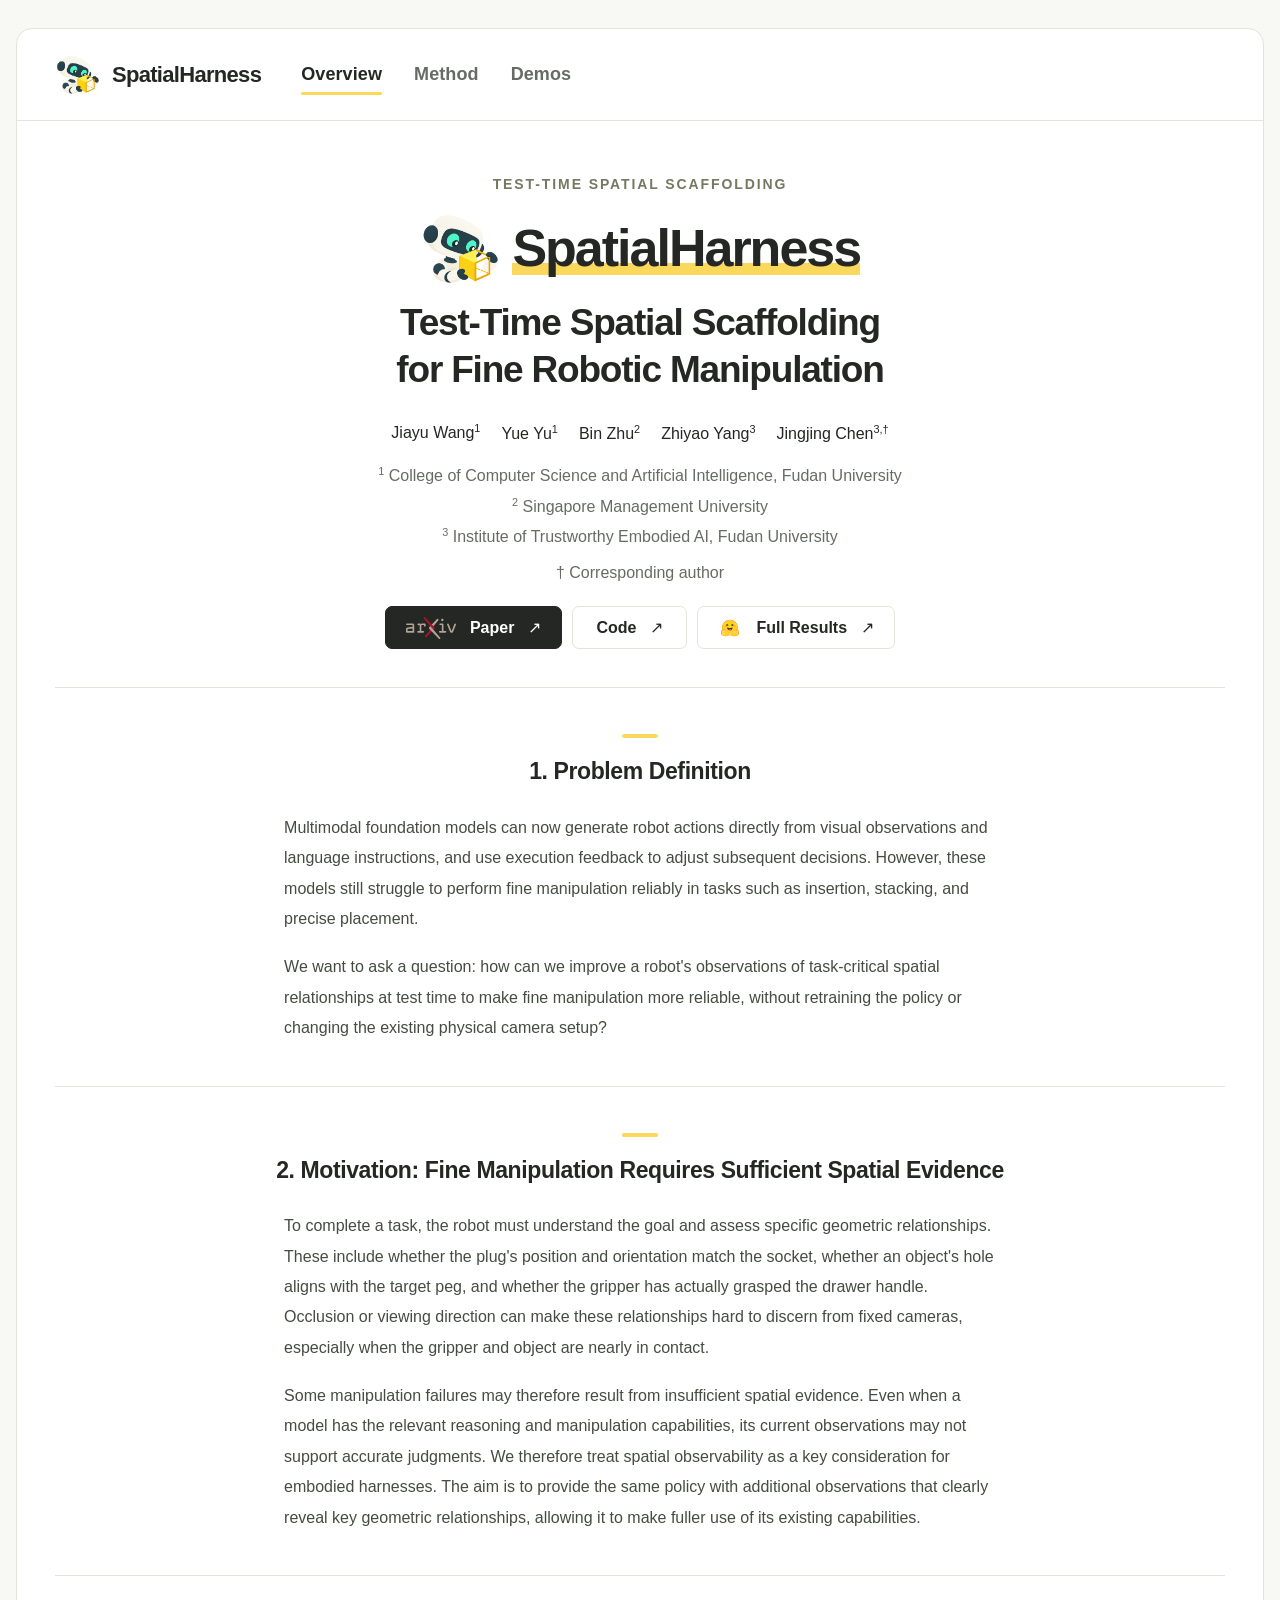
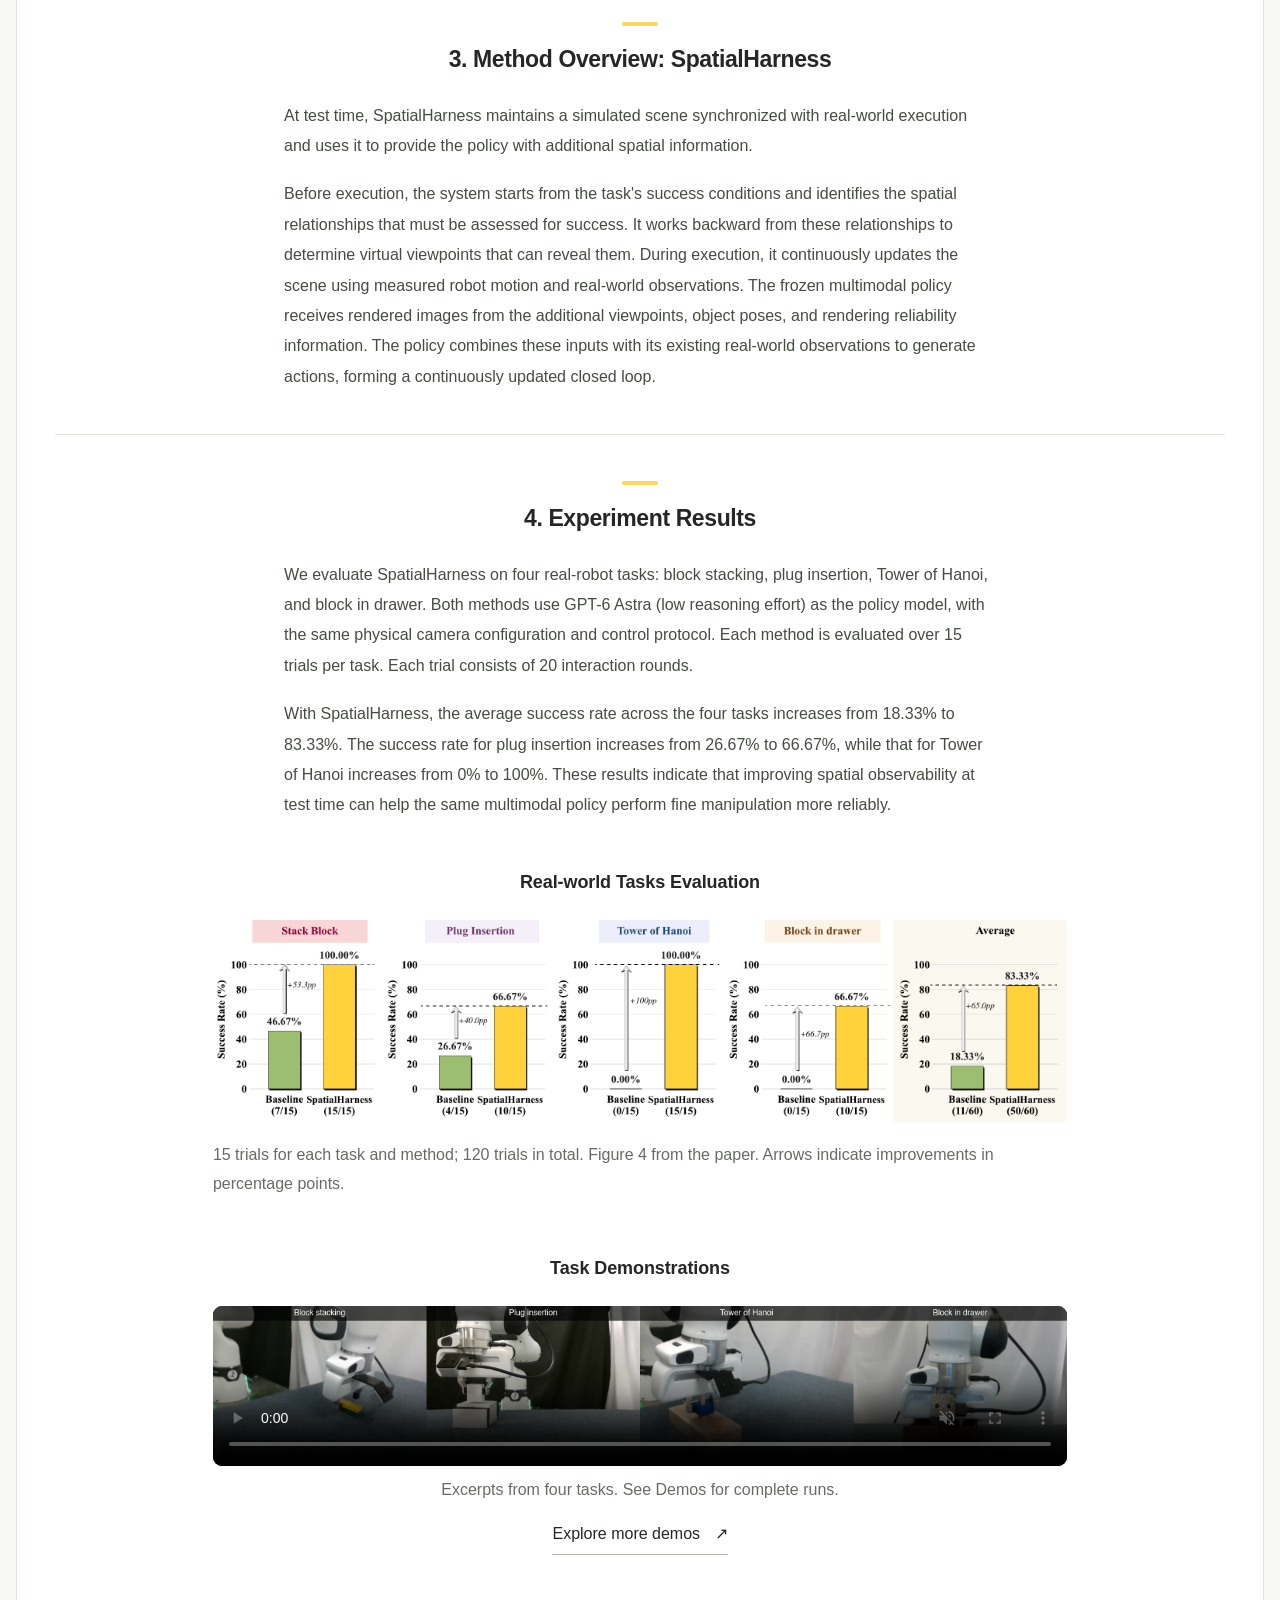
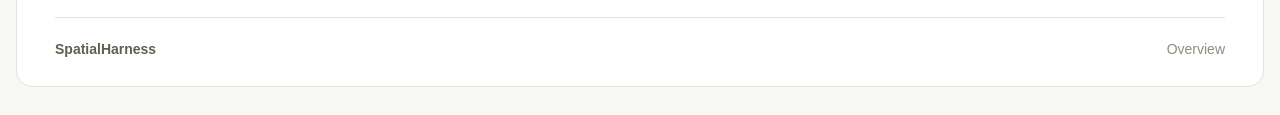
==== docs/index.html @ 690b1a40 "Rename real-world evaluation headings" ====
<!doctype html>
<html lang="en">
<head>
  <meta charset="utf-8">
  <meta name="viewport" content="width=device-width,initial-scale=1">
  <meta name="description" content="SpatialHarness equips a frozen multimodal robot policy with complementary virtual views and an online synchronized scene for fine manipulation.">
  <meta name="theme-color" content="#f9d85b">
  <title>SpatialHarness · Test-Time Spatial Scaffolding</title>
  <link rel="icon" href="assets/spatialharness-logo.png" type="image/png">
  <link rel="stylesheet" href="styles.css?v=53d0435f8ee9">
  <script defer src="data.js?v=8b101c16ce53"></script>
  <script defer src="app.js?v=1665b7a057f8"></script>
</head>
<body>
  <a class="skip-link" href="#main-content">Skip to content</a>
  <div class="site-shell">
    <header class="site-header">
      <div class="brand"><img class="brand-mark" src="assets/spatialharness-logo.png" width="1254" height="1254" alt="" aria-hidden="true" decoding="async"><span>SpatialHarness</span></div>
      <nav class="main-nav" role="tablist" aria-label="Main sections">
        <button id="nav-overview" type="button" role="tab" aria-selected="true" aria-controls="overview" data-main="overview">Overview</button>
        <button id="nav-method" type="button" role="tab" aria-selected="false" aria-controls="method" tabindex="-1" data-main="method">Method</button>
        <button id="nav-demos" type="button" role="tab" aria-selected="false" aria-controls="demos" tabindex="-1" data-main="demos">Demos</button>
      </nav>
    </header>
    <main id="main-content" tabindex="-1">
      <section id="overview" role="tabpanel" aria-labelledby="nav-overview">
        <div class="hero">
          <p class="eyebrow">TEST-TIME SPATIAL SCAFFOLDING</p>
          <h1><span class="title-brand"><img class="brand-mark" src="assets/spatialharness-logo.png" width="1254" height="1254" alt="" aria-hidden="true" decoding="async"><span class="title-brand-name">SpatialHarness</span></span><br>Test-Time Spatial Scaffolding<br class="wide-only"> for Fine Robotic Manipulation</h1>
          <p class="authors">Jiayu Wang<sup>1</sup><span>Yue Yu<sup>1</sup></span><span>Bin Zhu<sup>2</sup></span><span>Zhiyao Yang<sup>3</sup></span><span>Jingjing Chen<sup>3,†</sup></span></p>
          <p class="affiliations"><span><sup>1</sup> College of Computer Science and Artificial Intelligence, Fudan University</span><span><sup>2</sup> Singapore Management University</span><span><sup>3</sup> Institute of Trustworthy Embodied AI, Fudan University</span></p>
          <p class="correspondence">† Corresponding author</p>
          <div class="resource-links">
            <a class="resource primary" href="https://arxiv.org/abs/2610.12457" target="_blank" rel="noopener"><img class="resource-icon resource-icon-arxiv" src="assets/icons/arxiv.svg" width="50" height="23" alt="" aria-hidden="true">Paper <span aria-hidden="true">↗</span></a>
            <a class="resource" data-code-link href="https://github.com/emilia113/SpatialHarness" target="_blank" rel="noopener">Code <span aria-hidden="true">↗</span></a>
            <a class="resource" href="https://huggingface.co/datasets/yzy05/SpatialHarness" target="_blank" rel="noopener"><img class="resource-icon" src="assets/icons/huggingface.svg" width="24" height="24" alt="" aria-hidden="true">Full Results <span aria-hidden="true">↗</span></a>
          </div>
        </div>

        <!-- overview-copy:start -->
        <section class="content-section article-section" aria-labelledby="overview-heading-0">
          <div class="article-row">
            <h2 id="overview-heading-0" data-copy="overview-0-heading">1. Problem Definition</h2>
            <div class="article-copy">
              <p data-copy="overview-0-p0">Multimodal foundation models can now generate robot actions directly from visual observations and language instructions, and use execution feedback to adjust subsequent decisions. However, these models still struggle to perform fine manipulation reliably in tasks such as insertion, stacking, and precise placement.</p>
              <p data-copy="overview-0-p1">We want to ask a question: how can we improve a robot's observations of task-critical spatial relationships at test time to make fine manipulation more reliable, without retraining the policy or changing the existing physical camera setup?</p>
            </div>
          </div>
        </section>

        <section class="content-section article-section" aria-labelledby="overview-heading-1">
          <div class="article-row">
            <h2 id="overview-heading-1" data-copy="overview-1-heading">2. Motivation: Fine Manipulation Requires Sufficient Spatial Evidence</h2>
            <div class="article-copy">
              <p data-copy="overview-1-p0">To complete a task, the robot must understand the goal and assess specific geometric relationships. These include whether the plug's position and orientation match the socket, whether an object's hole aligns with the target peg, and whether the gripper has actually grasped the drawer handle. Occlusion or viewing direction can make these relationships hard to discern from fixed cameras, especially when the gripper and object are nearly in contact.</p>
              <p data-copy="overview-1-p1">Some manipulation failures may therefore result from insufficient spatial evidence. Even when a model has the relevant reasoning and manipulation capabilities, its current observations may not support accurate judgments. We therefore treat spatial observability as a key consideration for embodied harnesses. The aim is to provide the same policy with additional observations that clearly reveal key geometric relationships, allowing it to make fuller use of its existing capabilities.</p>
            </div>
          </div>
        </section>

        <section class="content-section article-section" aria-labelledby="overview-heading-2">
          <div class="article-row">
            <h2 id="overview-heading-2" data-copy="overview-2-heading">3. Method Overview: SpatialHarness</h2>
            <div class="article-copy">
              <p data-copy="overview-2-p0">At test time, SpatialHarness maintains a simulated scene synchronized with real-world execution and uses it to provide the policy with additional spatial information.</p>
              <p data-copy="overview-2-p1">Before execution, the system starts from the task's success conditions and identifies the spatial relationships that must be assessed for success. It works backward from these relationships to determine virtual viewpoints that can reveal them. During execution, it continuously updates the scene using measured robot motion and real-world observations. The frozen multimodal policy receives rendered images from the additional viewpoints, object poses, and rendering reliability information. The policy combines these inputs with its existing real-world observations to generate actions, forming a continuously updated closed loop.</p>
            </div>
          </div>
        </section>

        <section class="content-section article-section" aria-labelledby="overview-heading-3">
          <div class="article-row">
            <h2 id="overview-heading-3" data-copy="overview-3-heading">4. Experiment Results</h2>
            <div class="article-copy">
              <p data-copy="overview-3-p0">We evaluate SpatialHarness on four real-robot tasks: block stacking, plug insertion, Tower of Hanoi, and block in drawer. Both methods use GPT-6 Astra (low reasoning effort) as the policy model, with the same physical camera configuration and control protocol. Each method is evaluated over 15 trials per task. Each trial consists of 20 interaction rounds.</p>
              <p data-copy="overview-3-p1">With SpatialHarness, the average success rate across the four tasks increases from 18.33% to 83.33%. The success rate for plug insertion increases from 26.67% to 66.67%, while that for Tower of Hanoi increases from 0% to 100%. These results indicate that improving spatial observability at test time can help the same multimodal policy perform fine manipulation more reliably.</p>
            </div>
          </div>
          <figure class="paper-figure results-figure" aria-labelledby="results-figure-heading">
          <h3 class="results-media-heading" id="results-figure-heading">Real-world Tasks Evaluation</h3>
          <a href="assets/figures/main-results.png" target="_blank" rel="noopener" aria-label="Open the full experimental results figure"><img src="assets/figures/main-results.png" width="2200" height="532" alt="15 trials per task and method. Block stacking: 7/15 to 15/15. Plug insertion: 4/15 to 10/15. Tower of Hanoi: 0/15 to 15/15. Block in drawer: 0/15 to 10/15. Overall: 11/60 to 50/60." loading="lazy"></a><figcaption>15 trials for each task and method; 120 trials in total. Figure 4 from the paper. Arrows indicate improvements in percentage points.</figcaption></figure>
          <div class="overview-demo">
          <h3 class="results-media-heading" id="results-video-heading">Task Demonstrations</h3>
          <div class="overview-video-wrap" id="overview-video-wrap"><video controls playsinline muted preload="metadata" src="assets/videos/overview.mp4" poster="assets/posters/overview.jpg" aria-label="Block stacking, plug insertion, Tower of Hanoi, and block in drawer"></video></div>
          <p class="overview-caption">Excerpts from four tasks. See Demos for complete runs.</p>
          <button type="button" class="text-link" data-go-demos>Explore more demos <span aria-hidden="true">↗</span></button>
          </div>
        </section>
        <!-- overview-copy:end -->
      </section>

      <section id="method" role="tabpanel" aria-labelledby="nav-method" hidden>
        <header class="page-heading"><p class="eyebrow">SPATIALHARNESS</p><h1>Method</h1></header>
        <!-- method-copy:start -->
        <section class="content-section article-section method-framework" aria-labelledby="method-heading-0">
          <div class="article-row">
            <h2 id="method-heading-0" data-copy="method-0-heading">1. Overall Workflow</h2>
            <div class="article-copy">
              <p data-copy="method-0-p0">SpatialHarness provides a frozen multimodal policy with spatial context corresponding to the current execution state: complementary virtual views, object poses, and rendering reliability information. At each decision step, the policy combines this context with task instructions, real camera observations, robot state, and execution feedback to generate robot actions through tool calls.</p>
              <p data-copy="method-0-p1">For environment modeling and configuration, the multimodal model builds simulation assets and environments, reasons about spatial constraints, generates programs to check them, and configures virtual viewpoints. As the manipulation policy, the same model generates robot actions. The harness executes these programs, advances the physics simulation, synchronizes the scene using real-world observations, and renders the additional views needed at the next step.</p>
            </div>
          </div>
          <figure class="paper-figure framework-figure"><a href="assets/figures/framework_update.png" target="_blank" rel="noopener" aria-label="Open the full framework figure"><img src="assets/figures/framework_update.png" width="3547" height="2528" alt="SpatialHarness framework: measured robot motion advances the simulation; Static, Held, and Transition states guide updates; complementary virtual views are then rendered. The lower panel shows synchronized real, side, and top views during the Tower of Hanoi task."></a><figcaption>Figure 2 from the paper. Measured robot motion advances the simulation. Interaction-aware correction keeps the scene aligned with real execution before rendering the fixed complementary views.</figcaption></figure>
        </section>
        <section class="content-section article-section" aria-labelledby="method-heading-1">
          <div class="article-row">
            <h2 id="method-heading-1" data-copy="method-1-heading">2. Interaction-Aware Scene Synchronization</h2>
            <div class="article-copy">
              <p data-copy="method-1-p0">The usefulness of complementary virtual views depends on how accurately the simulated scene reflects the real environment. When the scene evolves through physics simulation alone, errors in physical parameters and contact modeling gradually introduce discrepancies, particularly during grasping and release. SpatialHarness therefore combines physics-based prediction with two forms of correction. Visual correction uses real images and depth to assess whether the scene matches the real environment. Programmatic correction uses spatial constraints generated by the model to check or adjust candidate states.</p>
            </div>
          </div>
          <section class="article-subsection" aria-labelledby="method-heading-2">
          <div class="article-row">
            <h3 id="method-heading-2" data-copy="method-2-heading">2.1 Asset and Initial State Setup</h3>
            <div class="article-copy">
              <p data-copy="method-2-p0">The system first builds CAD models from photographs taken from multiple viewpoints and annotated object dimensions. It renders candidate poses from the real camera's viewing direction and compares their contours and depth with real-world observations, retaining candidates that visually match.</p>
              <p data-copy="method-2-p1">Matching the overall appearance can still mask local geometric errors. The model derives further spatial constraints from object structure and reference geometry in the scene. For example, the pegs in Tower of Hanoi should be above the support plane. The model generates programs to check, make limited adjustments to, or reject candidate poses. Only candidates that pass both spatial constraint checks and visual validation are accepted. Finally, the system completes scene initialization by aligning the simulated robot's pose and gripper width with the measured state.</p>
            </div>
          </div>
          </section>
          <section class="article-subsection" aria-labelledby="method-heading-3">
          <div class="article-row">
            <h3 id="method-heading-3" data-copy="method-3-heading">2.2 Scene State Updates</h3>
            <div class="article-copy">
              <p data-copy="method-3-p0">During execution, the system distinguishes three interaction modes based on the relationship between an object and the gripper: static, continuously held, and transitioning during grasp or release.</p>
              <p class="interaction-mode mode-static" data-copy="method-3-p1"><strong>Static.</strong> Aligned poses are retained for fixed objects. For objects that can move but are currently stationary, the system applies visual correction using new observations. It then confirms the updated state through spatial constraint checks and visual validation.</p>
              <p class="interaction-mode mode-held" data-copy="method-3-p2"><strong>Held.</strong> The system starts from the scene aligned at the previous step. It uses measured joint and gripper motion in the physics simulation to predict the current pose of the held object. It then checks visual agreement and the geometric relationship between the object and gripper. If either check fails, the system corrects the pose using observations from the wrist camera.</p>
              <p class="interaction-mode mode-transition" data-copy="method-3-p3"><strong>Transition.</strong> Small errors in position or orientation before contact can lead to different grasping or release outcomes in simulation. The system therefore starts from the simulation state saved at the pre-interaction checkpoint and constructs multiple pre-interaction pose hypotheses. For each candidate, it performs hypothesis replay using the same segment of measured robot motion to obtain a candidate current state. Candidate selection proceeds in two stages. First, interaction consistency filtering uses visible changes in the real interaction to reject branches with inconsistent grasp or release outcomes. It then uses contour matching to compare renderings of the remaining branches across the entire interaction with real wrist-camera observations and selects the closest match. The system accepts the selected branch's full current simulation state. This allows subsequent simulation and virtual views to keep updating from a state consistent with the real interaction.</p>
              <p class="rendering-note" data-copy="method-3-p4">During execution, the system marks the current rendering as unreliable if it does not match real-world observations closely enough, for example when contour consistency is low. It sends a corresponding signal to the policy model, indicating that information from rendered views should be used with caution. If the rendered content disagrees with real-world observations, the policy model should rely on the real-world observations.</p>
            </div>
          </div>
          </section>
        </section>
        <section class="content-section article-section" aria-labelledby="method-heading-4">
          <div class="article-row">
            <h2 id="method-heading-4" data-copy="method-4-heading">3. Task-Oriented View Selection</h2>
            <div class="article-copy">
              <p data-copy="method-4-p0">Virtual viewpoints are selected before task execution. The model first identifies success conditions from the task instructions. It then combines these conditions with the objects' 3D structure to infer spatial relationships required for success. These may involve relative object positions and orientations, or how local features such as holes, pegs, and plugs fit together. For tasks that mainly involve relationships between whole objects, the system selects two global viewpoints. For tasks that require observing how local features fit together, it selects one local viewpoint and one global viewpoint. The local view shows detailed geometric relationships, while the global view shows the overall scene.</p>
              <p data-copy="method-4-p1">After the system renders candidate views, the model checks whether the relevant objects or parts are visible together and whether key relationships are easy to assess. It also checks whether these viewpoints reveal details that are difficult to discern in the real camera views. When needed, the model iteratively adjusts camera positions, orientations, and framing in simulation. It can also simulate relevant object motions to check visibility during critical stages of the operation. The selected virtual viewpoints remain fixed throughout execution, while their rendered content is continuously updated as the scene is synchronized. This provides the policy with spatial information corresponding to the current manipulation state.</p>
            </div>
          </div>
          <!-- View selection figure: awaiting the author's supplied crop of Figure 1. -->
        </section>
        <!-- method-copy:end -->
      </section>

      <section id="demos" role="tabpanel" aria-labelledby="nav-demos" hidden>
        <div class="demos-heading"><div><p class="eyebrow">REAL-ROBOT RUNS</p><h1>Demos</h1></div><span class="speed-note"><span aria-hidden="true">▶</span> 8× speed</span></div>
        <div class="method-nav" role="tablist" aria-label="Methods"><button type="button" id="select-baseline" role="tab" aria-selected="false" aria-controls="method-content" tabindex="-1" data-policy="baseline">Baseline</button><button type="button" id="select-ours" role="tab" aria-selected="true" aria-controls="method-content" data-policy="ours">SpatialHarness</button></div>
        <section id="method-content" role="tabpanel" aria-labelledby="select-ours">
          <section class="settings" aria-label="Experimental settings for the current task and method"><div class="settings-title"><b>Method settings</b></div><dl class="settings-grid"><div><dt>Execution model</dt><dd data-setting-model></dd></div><div><dt>Observation input</dt><dd data-setting-input></dd></div><div><dt>Success rate</dt><dd data-setting-rate></dd></div><div><dt>Executable steps</dt><dd data-setting-steps></dd></div></dl></section>
          <div class="explorer">
            <aside class="sidebar" aria-label="Task sidebar"><p class="sidebar-title">TASKS <span>04</span></p><div class="task-nav" role="tablist" aria-label="Tasks" aria-orientation="vertical"><button type="button" id="task-stack" role="tab" aria-selected="true" aria-controls="task-content" data-task="stack"><span>01</span>Block stacking</button><button type="button" id="task-plug" role="tab" aria-selected="false" aria-controls="task-content" tabindex="-1" data-task="plug"><span>02</span>Plug insertion</button><button type="button" id="task-hanoi" role="tab" aria-selected="false" aria-controls="task-content" tabindex="-1" data-task="hanoi"><span>03</span>Tower of Hanoi</button><button type="button" id="task-drawer" role="tab" aria-selected="false" aria-controls="task-content" tabindex="-1" data-task="drawer"><span>04</span>Block in drawer</button></div></aside>
            <section id="task-content" role="tabpanel" aria-labelledby="task-stack"><div class="task-heading"><h2 data-task-name></h2><span data-run-count>6 SELECTED RUNS</span></div><p class="criterion" data-criterion></p><div class="gallery" aria-label="Selected runs for the current task and method"></div><p class="gallery-note" data-gallery-note>Success rates use all 15 trials in each group. The 6 displayed runs use the nearest achievable success/failure ratio, retaining their original outcome labels.</p></section>
          </div>
        </section>
      </section>
    </main>
    <footer><span>SpatialHarness</span><span data-footer-page>Overview</span></footer>
    <div class="sr-only" role="status" aria-live="polite" aria-atomic="true" data-status></div>
  </div>
  <noscript><p class="noscript">Enable JavaScript to switch sections, tasks, and methods.</p></noscript>
</body>
</html>
---- docs/styles.css ----
:root{color-scheme:light;--paper:#fff;--canvas:#f8f8f4;--ink:#242723;--muted:#666c63;--line:#e2e5db;--panel:#f8f8f8;--panel-border:#e6e6e6;--yellow:#f9d85b;--yellow-soft:#fbf0c8;--green:#a2bc7d;--stack:#91003d;--plug:#6e356d;--hanoi:#1d4978;--drawer:#754315;font-family:-apple-system,BlinkMacSystemFont,"Segoe UI","PingFang SC","Microsoft YaHei",sans-serif;font-synthesis:none}
*{box-sizing:border-box}body{margin:0;background:var(--canvas);color:var(--ink);font-size:16px;line-height:1.7}button,a{-webkit-tap-highlight-color:transparent}button{font:inherit;cursor:pointer}a{color:inherit;text-underline-offset:4px}button:focus-visible,a:focus-visible,video:focus-visible{outline:3px solid var(--hanoi);outline-offset:4px}[hidden]{display:none!important}.site-shell{max-width:1248px;margin:28px auto;background:var(--paper);border:1px solid var(--line);border-radius:16px;overflow:hidden}.site-header{display:flex;flex-wrap:wrap;justify-content:flex-start;align-items:center;gap:8px 40px;padding:22px 38px;border-bottom:1px solid var(--line)}.brand{display:flex;flex:none;align-items:center;gap:13px;font-size:22px;letter-spacing:-.7px;font-weight:700}.brand-mark{display:block;flex:none;width:44px;height:44px;object-fit:contain;transform:scale(1.15)}.header-note{white-space:nowrap;font-size:14px;font-weight:600;letter-spacing:1.8px;color:var(--muted)}.main-nav{display:flex;flex:none;align-items:center;justify-content:flex-start;gap:32px;margin:0;padding:0;border:0}.main-nav button{position:relative;border:0;border-radius:0;color:var(--muted);background:transparent;min-height:44px;padding:8px 0;font-size:18px;font-weight:600;letter-spacing:.1px;text-align:left;white-space:nowrap}.main-nav button:after{content:"";position:absolute;left:0;right:0;bottom:3px;height:3px;border-radius:2px;background:transparent}.main-nav button[aria-selected=true]{color:var(--ink)}.main-nav button[aria-selected=true]:after{background:var(--yellow)}.main-nav button:hover:not([aria-selected=true]){color:var(--ink)}main{padding:0 38px;outline:none}.hero{text-align:center;padding:52px 12px 38px}.eyebrow{color:#747960;font-size:14px;letter-spacing:1.9px;font-weight:700;margin:0 0 13px}.hero h1{font-size:37px;line-height:1.27;font-weight:620;letter-spacing:-1.2px;margin:0 0 25px}.hero h1>.title-brand{display:inline-flex;align-items:center;gap:.28em;font-size:52px;font-weight:760;letter-spacing:-2px;margin-bottom:13px}.title-brand-name{background:linear-gradient(transparent 72%,var(--yellow) 72%,var(--yellow) 91%,transparent 91%)}.title-brand .brand-mark{width:1.5em;height:1.5em}sup{font-size:.68em;vertical-align:super}.authors{font-size:16px;margin:19px 0 14px}.authors>span{margin-left:21px;white-space:nowrap}.affiliations{display:flex;flex-direction:column;font-size:15px;line-height:1.9;color:var(--muted);margin:0}.correspondence{font-size:14px;color:var(--muted);margin:6px 0 20px}.resource-links{display:flex;justify-content:center;gap:10px}.resource{min-height:42px;min-width:115px;padding:7px 20px;border:1px solid var(--line);border-radius:7px;text-decoration:none;display:inline-flex;align-items:center;justify-content:center;gap:14px;font-size:16px;font-weight:600}.resource.primary{background:var(--ink);border-color:var(--ink);color:#fff}.resource.primary:hover{background:#40463b}.resource-note{font-size:14px;font-weight:400}.unavailable{color:#71766d;background:#fafbf8}.content-section{padding:36px 0;border-top:1px solid var(--line)}.section-heading{display:flex;justify-content:space-between;gap:24px;align-items:end;margin-bottom:23px}h2{font-size:23px;line-height:1.45;font-weight:650;letter-spacing:-.6px;margin:0}h3{font-weight:600}.text-link{border:0;background:transparent;color:var(--ink);font-size:14px;white-space:nowrap;padding:7px 0;border-bottom:1px solid #b3b9aa}.text-link span{margin-left:10px}.overview-video-wrap{background:#f3f4ee;border:1px solid var(--line);border-radius:9px;overflow:hidden;position:relative}.overview-video-wrap video{display:block;width:100%;aspect-ratio:4/3;max-height:660px;object-fit:contain;background:#1d211d}.overview-poster{display:block;width:100%;height:auto;background:white}.pending-note{font-size:14px;color:var(--muted);text-align:center;margin:12px 18px}.motivation{display:grid;grid-template-columns:280px minmax(0,1fr);gap:48px;padding-top:44px;padding-bottom:44px}.motivation h2{font-size:27px;line-height:1.5}.section-copy p{margin:0 0 17px;font-size:14px;color:#555d52;line-height:1.9}.section-copy .lead{color:var(--ink);font-size:16px}.section-copy .principle{margin-bottom:0;font-weight:600;color:#4c4b25;border-left:3px solid var(--yellow);padding-left:15px}.principle span{margin-right:8px}.paper-figure{margin:0;background:#fff}.paper-figure img{display:block;width:100%;height:auto;background:#fff}.paper-figure>a{display:block}.paper-figure figcaption{font-size:14px;line-height:1.8;color:var(--muted);margin-top:15px}.results-figure{padding:17px 10px 0}.body-note{font-size:14px;color:var(--muted);margin:19px 10px 0}.page-heading{padding:40px 0 34px}.page-heading h1{font-size:34px;line-height:1.4;letter-spacing:-1px;margin:0 0 15px;font-weight:650}.page-heading>p:last-child{font-size:14px;color:var(--muted);margin:0}.module-row{display:grid;grid-template-columns:32px 200px minmax(0,1fr);gap:18px;padding:26px 0;border-top:1px solid var(--line);align-items:start}.module-number{font-size:14px;font-weight:600;color:#8a6412;line-height:29px}.module-row h3{margin:0;font-size:16px;line-height:29px}.module-row p{font-size:14px;line-height:1.9;margin:0 0 10px}.module-row .module-detail{color:var(--muted);font-size:14px;margin:0}.mode-grid{display:grid;grid-template-columns:1fr 1fr;gap:12px;margin-top:18px}.mode-grid>div{padding:16px;background:#f6f7f2;border-top:3px solid var(--green)}.mode-grid>div:nth-child(2){background:#f5effa;border-color:#b994bd}.mode-grid>div:last-child{grid-column:1/-1;background:#fff8de;border-color:var(--yellow)}.mode-grid b{font-size:14px;font-weight:650}.mode-grid p{font-size:14px;margin:5px 0 0;color:#5a6155}.demos-heading{display:flex;justify-content:space-between;align-items:center;gap:18px;padding:30px 0 23px}.demos-heading .eyebrow{margin-bottom:4px}.demos-heading h1{font-size:29px;line-height:1.3;margin:0;letter-spacing:-.7px}.speed-note{font-size:14px;color:var(--muted);white-space:nowrap}.speed-note span{font-size:14px;margin-right:7px;color:#8a6412}.method-nav{display:flex;gap:8px;margin-bottom:14px}.method-nav button{border:1px solid var(--line);background:#fff;color:var(--muted);border-radius:6px;min-width:128px;padding:8px 24px;min-height:42px;font-size:16px;font-weight:600}.method-nav button[aria-selected=true]{background:var(--yellow);border-color:var(--yellow);color:var(--ink)}.method-nav button[data-policy=baseline][aria-selected=true]{background:var(--green);border-color:var(--green)}.settings{border:1px solid var(--panel-border);background:var(--panel);padding:18px 22px 21px;border-radius:8px;margin-bottom:28px}.settings-title{display:flex;flex-wrap:wrap;align-items:baseline;justify-content:space-between;gap:6px 14px;margin-bottom:15px}.settings-title b{font-size:16px;font-weight:600}.settings-title b>span[aria-hidden]{margin:0 7px;color:#a4aa9a}.settings-title>span{font-size:14px;color:var(--muted)}.settings-grid{display:grid;grid-template-columns:1fr 1.6fr;gap:16px 26px;margin:0}.settings-grid dt{font-size:18px;font-weight:600;color:var(--ink);margin-bottom:6px}.settings-grid dd{margin:0;font-size:16px;line-height:1.65;overflow-wrap:anywhere}.settings-grid dd strong{font-size:22px;line-height:1.35;letter-spacing:-.5px;font-weight:650}.stat-detail{display:inline-block;margin-left:10px;font-size:16px;color:var(--muted)}.pending-value{color:#846525}.explorer{display:grid;grid-template-columns:164px minmax(0,1fr);gap:26px;align-items:start}.sidebar{border-right:1px solid var(--line);padding-right:17px;min-height:265px}.sidebar-title{font-size:14px;letter-spacing:1.5px;color:var(--muted);display:flex;justify-content:space-between;align-items:center;margin:3px 0 15px}.sidebar-title span{font-size:14px;letter-spacing:0;color:#9caa8b}.task-nav{display:grid;gap:8px}.task-nav button{display:flex;gap:12px;align-items:center;width:100%;text-align:left;min-height:44px;padding:10px 8px;border:1px solid transparent;background:white;color:var(--muted);border-radius:5px;white-space:nowrap;font-size:16px}.task-nav button>span{font-size:14px;color:#869179;font-variant-numeric:tabular-nums}.task-nav button[aria-selected=true]{background:var(--panel);border-color:var(--panel-border);color:var(--ink);font-weight:600}.task-nav button:hover:not([aria-selected=true]){background:var(--canvas)}.task-heading{display:flex;justify-content:space-between;gap:12px;align-items:center;margin:0 0 3px}.task-heading h2{font-size:20px}.task-heading>span{font-size:14px;letter-spacing:1.1px;color:#859075;white-space:nowrap}.criterion{font-family:"Times New Roman",Times,Georgia,serif;font-size:16px;font-weight:400;color:var(--muted);margin:0 0 18px}.gallery{display:grid;grid-template-columns:repeat(2,minmax(0,1fr));gap:18px 16px}.clip{margin:0;width:100%;justify-self:stretch;min-width:0;overflow:hidden;border:1px solid var(--line);border-radius:7px;background:#fff}.clip video{width:100%;aspect-ratio:4/3;display:block;background:#202321;object-fit:contain}.clip figcaption{display:flex;justify-content:space-between;gap:8px;align-items:center;padding:10px 12px;font-size:16px}.run-label{font-weight:550;letter-spacing:.2px}.outcome{font-size:16px;display:inline-flex;gap:5px;align-items:center;font-weight:500}.outcome.success{color:#3c642f}.outcome.failure{color:#9b3939}.outcome:before{content:"";width:5px;height:5px;border-radius:50%;background:currentColor}.video-pending{aspect-ratio:4/3;background:#f4f4ed;display:flex;align-items:center;justify-content:center;padding:24px;color:#766638;text-align:center;font-size:14px}.media-error{margin:0;padding:12px;font-size:14px;color:#9b3939;background:#fff2ef}.gallery-note{font-size:14px;line-height:1.8;color:var(--muted);margin:17px 0 30px}footer{border-top:1px solid var(--line);margin:20px 38px 0;padding:20px 0 24px;color:#8a9180;font-size:14px;display:flex;justify-content:space-between;gap:24px}footer>span:first-child{font-weight:600;color:#59634f}.sr-only{position:absolute;width:1px;height:1px;padding:0;margin:-1px;overflow:hidden;clip:rect(0,0,0,0);white-space:nowrap;border:0}.skip-link{position:fixed;top:-100px;left:20px;z-index:10;background:var(--yellow);padding:8px 16px}.skip-link:focus{top:12px}.noscript{padding:30px;text-align:center}
@media(min-width:1600px){.site-shell{margin-top:38px}}
@media(max-width:900px){.site-shell{margin:16px;border-radius:12px}.site-header{padding:23px 24px 19px}.header-note{font-size:14px;letter-spacing:.8px}main{padding:0 24px}.hero h1{font-size:29px}.hero h1>.title-brand{font-size:44px}.motivation{grid-template-columns:200px minmax(0,1fr);gap:30px}.module-row{grid-template-columns:25px 160px minmax(0,1fr);gap:13px}.explorer{grid-template-columns:136px minmax(0,1fr);gap:19px}.sidebar{padding-right:12px}.task-nav button{font-size:14px;gap:9px;padding:10px 5px}.settings-grid{grid-template-columns:1fr 1.3fr}.gallery{gap:14px 12px}footer{margin-left:24px;margin-right:24px}}
@media(max-width:620px){.site-shell{margin:0;border:0;border-radius:0}.site-header{padding:23px 17px 19px}.brand{font-size:20px}.brand-mark{width:38px;height:38px}.header-note{display:none}.main-nav{gap:24px}.main-nav button{font-size:16px;min-height:44px}main{padding:0 17px}.hero{padding:34px 0 30px}.hero h1{font-size:23px;letter-spacing:-.6px}.hero h1>.title-brand{font-size:clamp(32px,10vw,39px);letter-spacing:-1.5px}.wide-only{display:none}.authors{font-size:14px;display:flex;justify-content:center;flex-wrap:wrap;gap:6px 16px}.authors>span{margin:0}.affiliations{font-size:14px;line-height:1.8}.eyebrow{font-size:14px;letter-spacing:1.5px}h2{font-size:19px}.section-heading{gap:16px;flex-wrap:wrap;margin-bottom:18px}.content-section{padding:28px 0}.motivation{grid-template-columns:1fr;gap:22px}.motivation h2{font-size:23px}.motivation h2 br{display:none}.section-copy .lead{font-size:14px}.section-copy p{font-size:14px}.results-figure{padding:0;overflow:auto}.results-figure figcaption{min-width:0}.page-heading{padding:29px 0}.page-heading h1{font-size:27px}.page-heading>p:last-child{font-size:14px}.module-row{grid-template-columns:23px minmax(0,1fr);gap:10px}.module-row>div{grid-column:2}.module-row h3{font-size:16px}.mode-grid{grid-template-columns:1fr}.mode-grid>div:last-child{grid-column:auto}.demos-heading{padding:27px 0 21px}.demos-heading h1{font-size:26px}.speed-note{font-size:14px}.method-nav button{min-width:110px;min-height:44px}.settings{padding:14px;margin-bottom:24px}.settings-grid{grid-template-columns:1fr;gap:12px}.settings-title{margin-bottom:13px}.settings-title>span{font-size:14px}.settings-grid dd strong{font-size:21px}.explorer{grid-template-columns:97px minmax(0,1fr);gap:13px}.sidebar{padding-right:10px;min-height:250px}.sidebar-title{font-size:14px}.sidebar-title span{display:none}.task-nav{gap:7px}.task-nav button{font-size:14px;min-height:46px;padding:9px 5px;gap:0}.task-nav button>span{display:none}.task-heading{flex-wrap:wrap;gap:2px}.task-heading h2{font-size:17px}.task-heading>span{font-size:14px}.criterion{line-height:1.8;margin-top:6px}.gallery{grid-template-columns:minmax(0,1fr);gap:13px}.clip figcaption{padding:8px 9px}.gallery-note{font-size:14px}.paper-figure figcaption,.body-note{font-size:14px}.body-note{margin-left:0;margin-right:0}.video-pending{padding:15px;font-size:14px}footer{margin:15px 17px 0;font-size:14px;gap:20px}footer>span:last-child{max-width:190px;text-align:right}.overview-video-wrap video{max-height:unset}}
@media(prefers-reduced-motion:reduce){*{scroll-behavior:auto!important}}
.header-tools{display:flex;align-items:center;justify-content:flex-end;gap:22px;margin-left:auto}.overview-caption{font-size:14px;color:var(--muted);margin:10px 0 0}.task-nav button{white-space:normal;line-height:1.45}.task-nav button>span{flex:none}.task-heading{align-items:flex-start}.task-heading h2{line-height:1.3}.task-heading>span{padding-top:4px}.module-row h3{line-height:1.55}.section-heading h2{max-width:690px}
@media(max-width:900px){.header-tools{gap:14px}.header-note{display:none}}
@media(max-width:620px){.site-header{gap:6px 24px}.header-tools{gap:0}.overview-caption{font-size:14px}.task-nav button{font-size:14px;padding:9px 5px}.task-heading>span{padding-top:0}.task-heading h2{font-size:16px}}

.resource-links{flex-wrap:wrap}
.resource{white-space:nowrap}
.resource-icon{display:block;flex:none;width:24px;height:24px;object-fit:contain}
.resource-icon-arxiv{width:50px;height:23px}
.article-section{padding:42px 0}
.article-row{display:grid;grid-template-columns:minmax(0,1fr);gap:24px;align-items:start}
.article-row>h2,.article-row>h3{width:100%;max-width:880px;margin:0 auto;text-align:center;line-height:1.5;overflow-wrap:break-word;text-wrap:pretty}
.article-row>h2{font-size:23px;letter-spacing:-.4px}
.article-row>h2:before{content:"";display:block;width:36px;height:4px;background:var(--yellow);margin:4px auto 16px;border-radius:2px}
.article-row>h3{font-size:19px;letter-spacing:-.2px;color:#4b5443}
.article-copy,#method .paper-figure{width:100%;max-width:80ch;min-width:0;margin-left:auto;margin-right:auto;font-size:16px}
.article-copy{margin-top:0;margin-bottom:0;text-align:left;line-height:1.9;color:#454c41}
.article-copy p{margin:0 0 18px;font-size:16px}
.article-copy p:last-child{margin-bottom:0}
.article-subsection{margin-top:32px;padding-top:32px;border-top:1px solid var(--line)}
.article-copy .interaction-mode{border-left:3px solid var(--green);background:#f5f8ef;border-radius:0 6px 6px 0;padding:17px 20px;margin:20px 0;font-size:16px;line-height:1.85}
.article-copy .interaction-mode strong{color:var(--ink);font-weight:650}
.article-copy .mode-held{border-color:#b994bd;background:#f8f3fa}
.article-copy .mode-transition{border-color:var(--yellow);background:#fff9e5}
.article-copy .rendering-note{font-size:16px;line-height:1.9;color:#666c63;padding-top:3px}
.framework-figure,.process-figure{margin-top:32px}
/* Main Results media is 1.2 times the 80ch article column, capped by the page width. */
.results-figure,.overview-demo{width:100%;max-width:96ch;margin-left:auto;margin-right:auto;font-size:16px}
.results-figure{margin-top:48px;padding:0}
.overview-demo{margin-top:56px;margin-bottom:0;text-align:center}
.results-media-heading{margin:0 0 24px;font-size:18px;line-height:1.5;font-weight:600;letter-spacing:-.1px;text-align:center}
.overview-video-wrap{border:0;overflow-x:auto}
.overview-video-wrap video{aspect-ratio:16/3;max-height:none}
.overview-demo .text-link{margin-top:10px}
#method .page-heading{text-align:center}
#method .page-heading h1{margin-bottom:0}
@media(max-width:1000px){.article-row>h2{font-size:21px}}
@media(max-width:760px){.article-row{gap:20px}.article-section{padding:30px 0}.article-row>h2{font-size:22px}.article-row>h2:before{margin-bottom:12px}.article-subsection{margin-top:27px;padding-top:27px}.article-row>h3{font-size:19px}.article-copy{line-height:1.9}.article-copy .interaction-mode{padding:15px 16px}.framework-figure,.process-figure{margin-top:24px}}


/* Article text and accompanying descriptions keep the same size on every screen. */
#overview .authors,#overview .affiliations,#overview .correspondence,
#overview .paper-figure figcaption,#overview .overview-caption,#overview .text-link,
#method .paper-figure figcaption{font-size:16px}

/* Scale the Demos section as a whole; adjacent cards fill their grid cells. */
#demos{width:85%;margin-left:auto;margin-right:auto}
#demos .explorer{grid-template-columns:210px minmax(0,1fr);gap:22px}
#demos .task-nav button{white-space:nowrap}
#demos .gallery{gap:0;border-radius:7px;overflow:hidden}
#demos .clip{border-radius:0}
@media(max-width:900px){#demos .explorer{grid-template-columns:180px minmax(0,1fr);gap:18px}}
@media(max-width:760px){#demos{width:100%}}
@media(max-width:620px){#demos .explorer{grid-template-columns:144px minmax(0,1fr);gap:12px}#demos .clip figcaption{flex-wrap:wrap;gap:3px 8px}}

@media(max-width:1100px){.header-tools{display:none}}
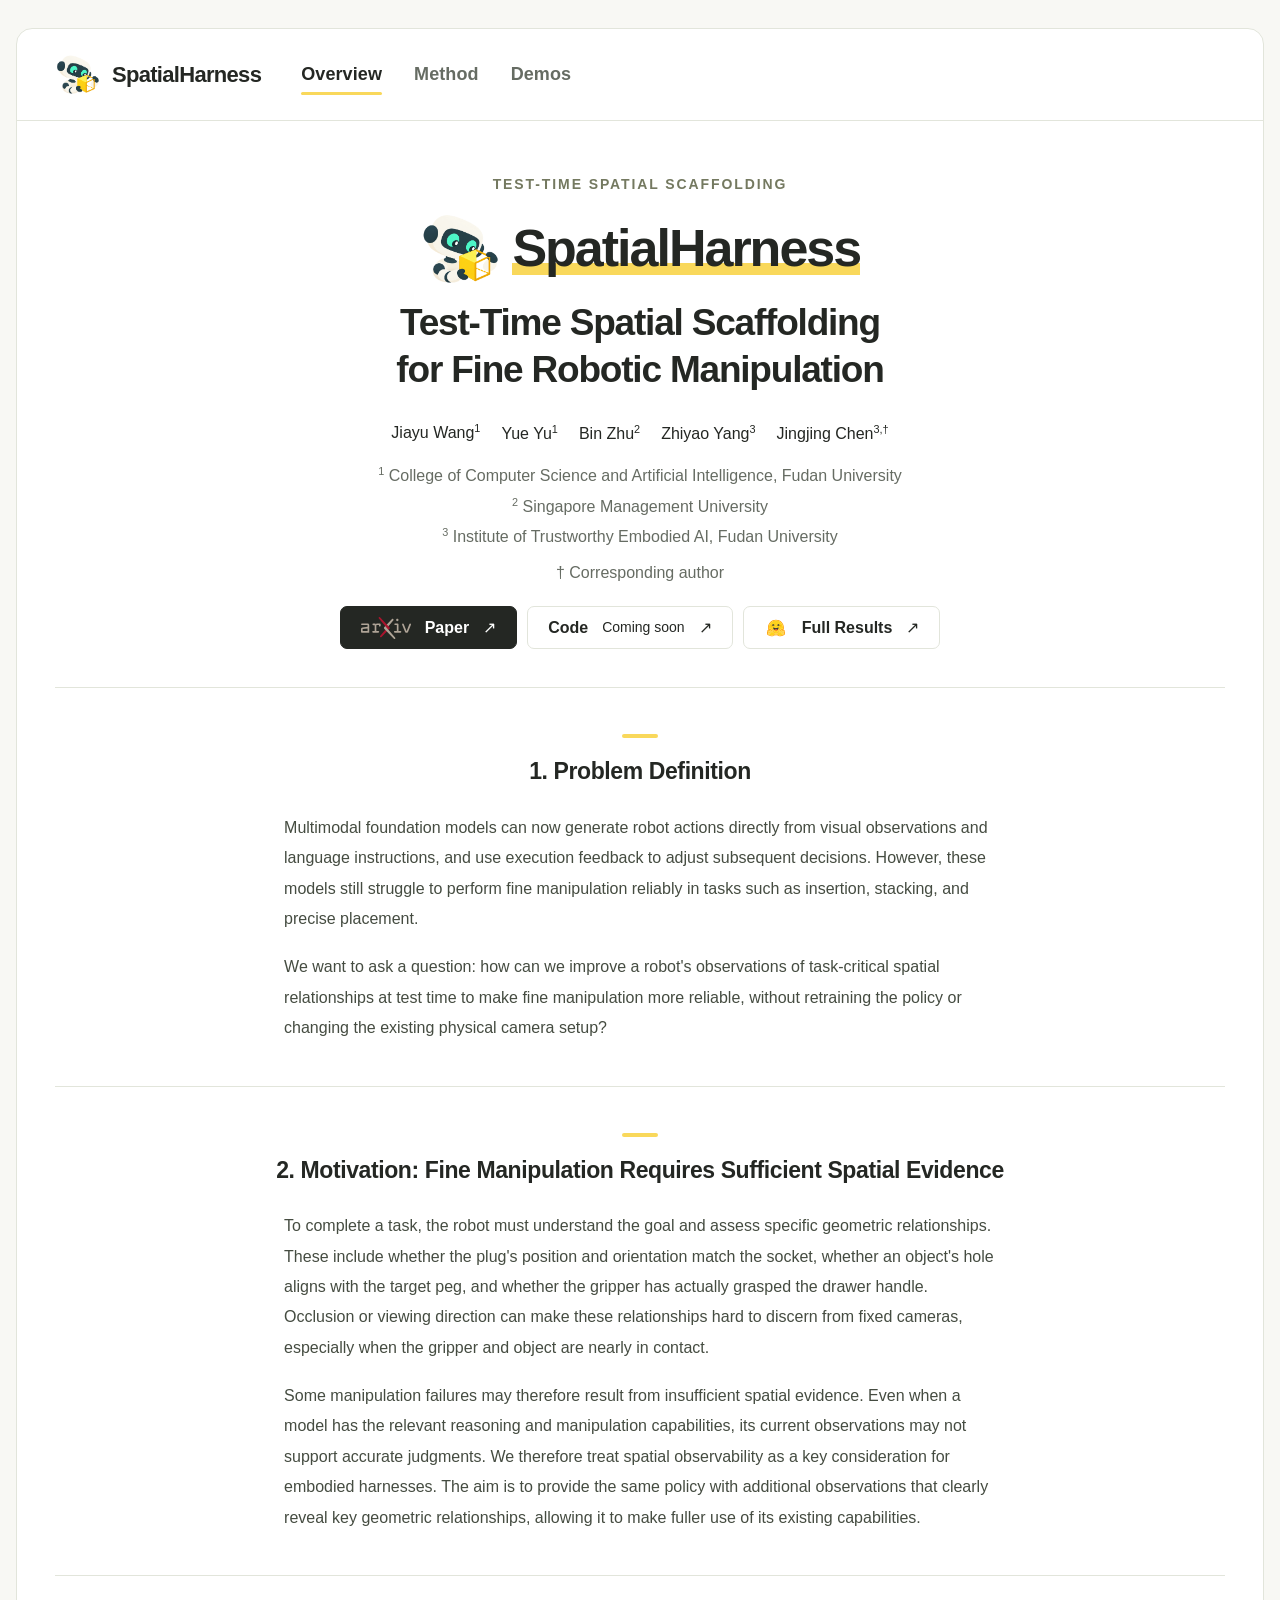
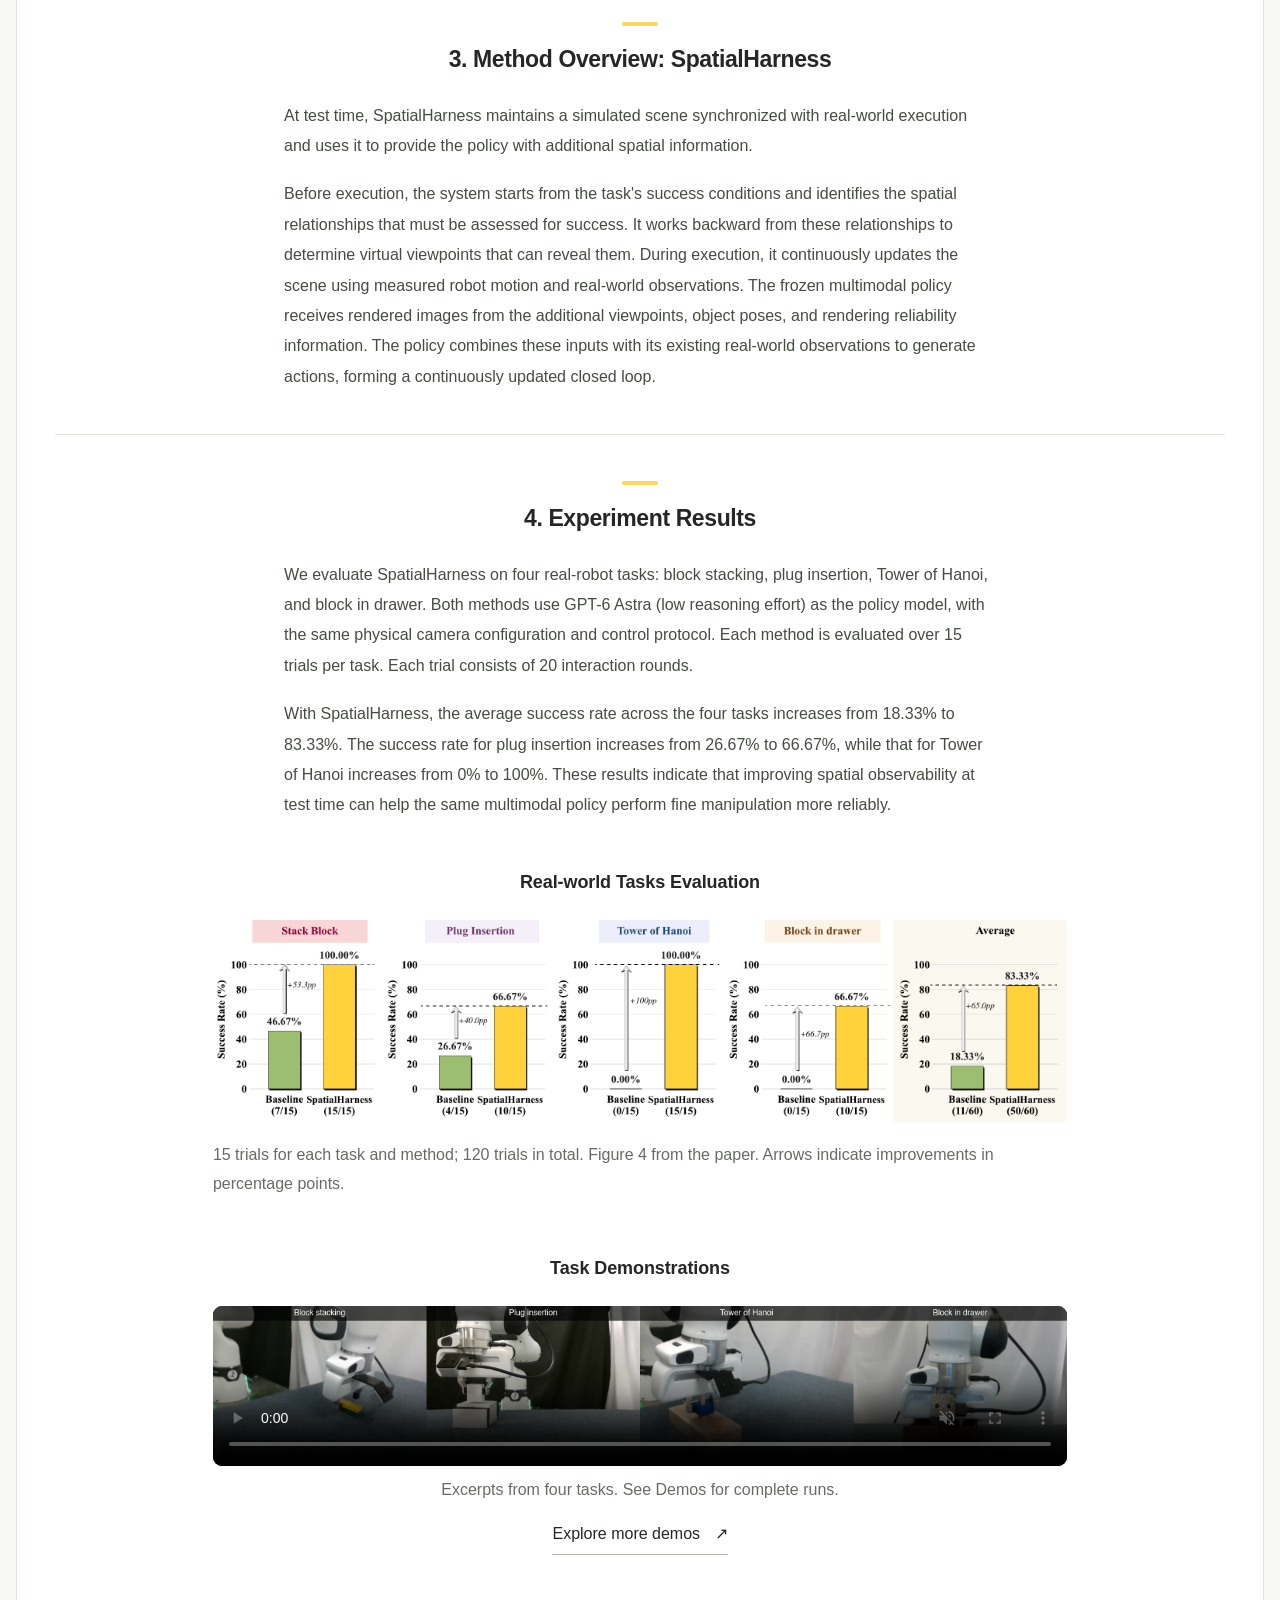
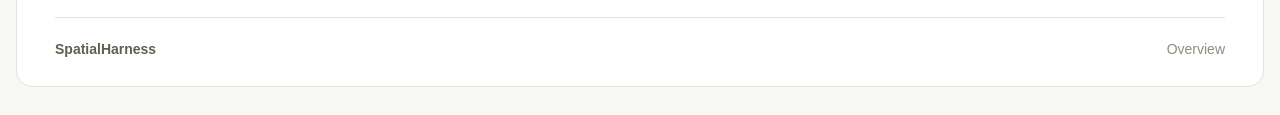
==== commit 8d07f28f: "Keep coming soon notice on linked Code button" ====
--- a/docs/index.html
+++ b/docs/index.html
@@ -32,7 +32,7 @@
           <p class="correspondence">† Corresponding author</p>
           <div class="resource-links">
             <a class="resource primary" href="https://arxiv.org/abs/2610.12457" target="_blank" rel="noopener"><img class="resource-icon resource-icon-arxiv" src="assets/icons/arxiv.svg" width="50" height="23" alt="" aria-hidden="true">Paper <span aria-hidden="true">↗</span></a>
-            <a class="resource" data-code-link href="https://github.com/emilia113/SpatialHarness" target="_blank" rel="noopener">Code <span aria-hidden="true">↗</span></a>
+            <a class="resource" data-code-link href="https://github.com/emilia113/SpatialHarness" target="_blank" rel="noopener" title="Code coming soon">Code <span class="resource-note">Coming soon</span><span aria-hidden="true">↗</span></a>
             <a class="resource" href="https://huggingface.co/datasets/yzy05/SpatialHarness" target="_blank" rel="noopener"><img class="resource-icon" src="assets/icons/huggingface.svg" width="24" height="24" alt="" aria-hidden="true">Full Results <span aria-hidden="true">↗</span></a>
           </div>
         </div>
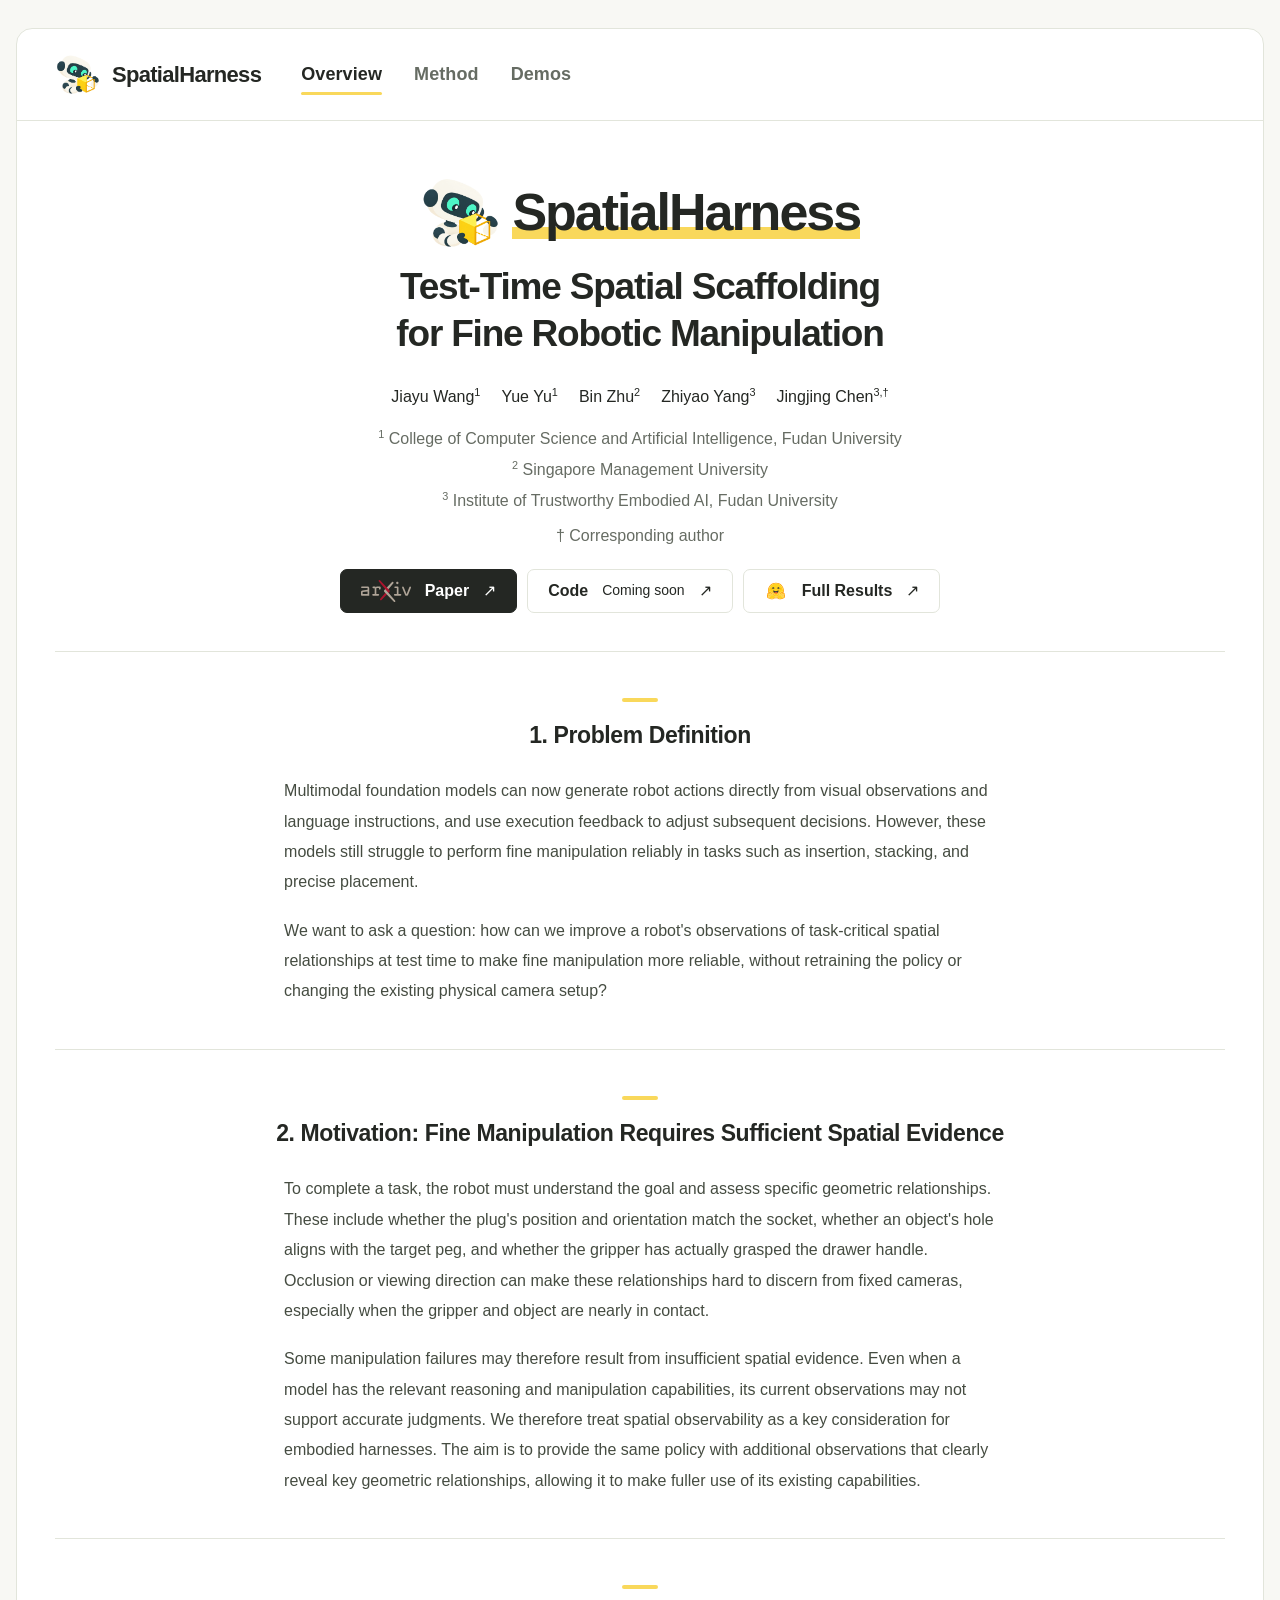
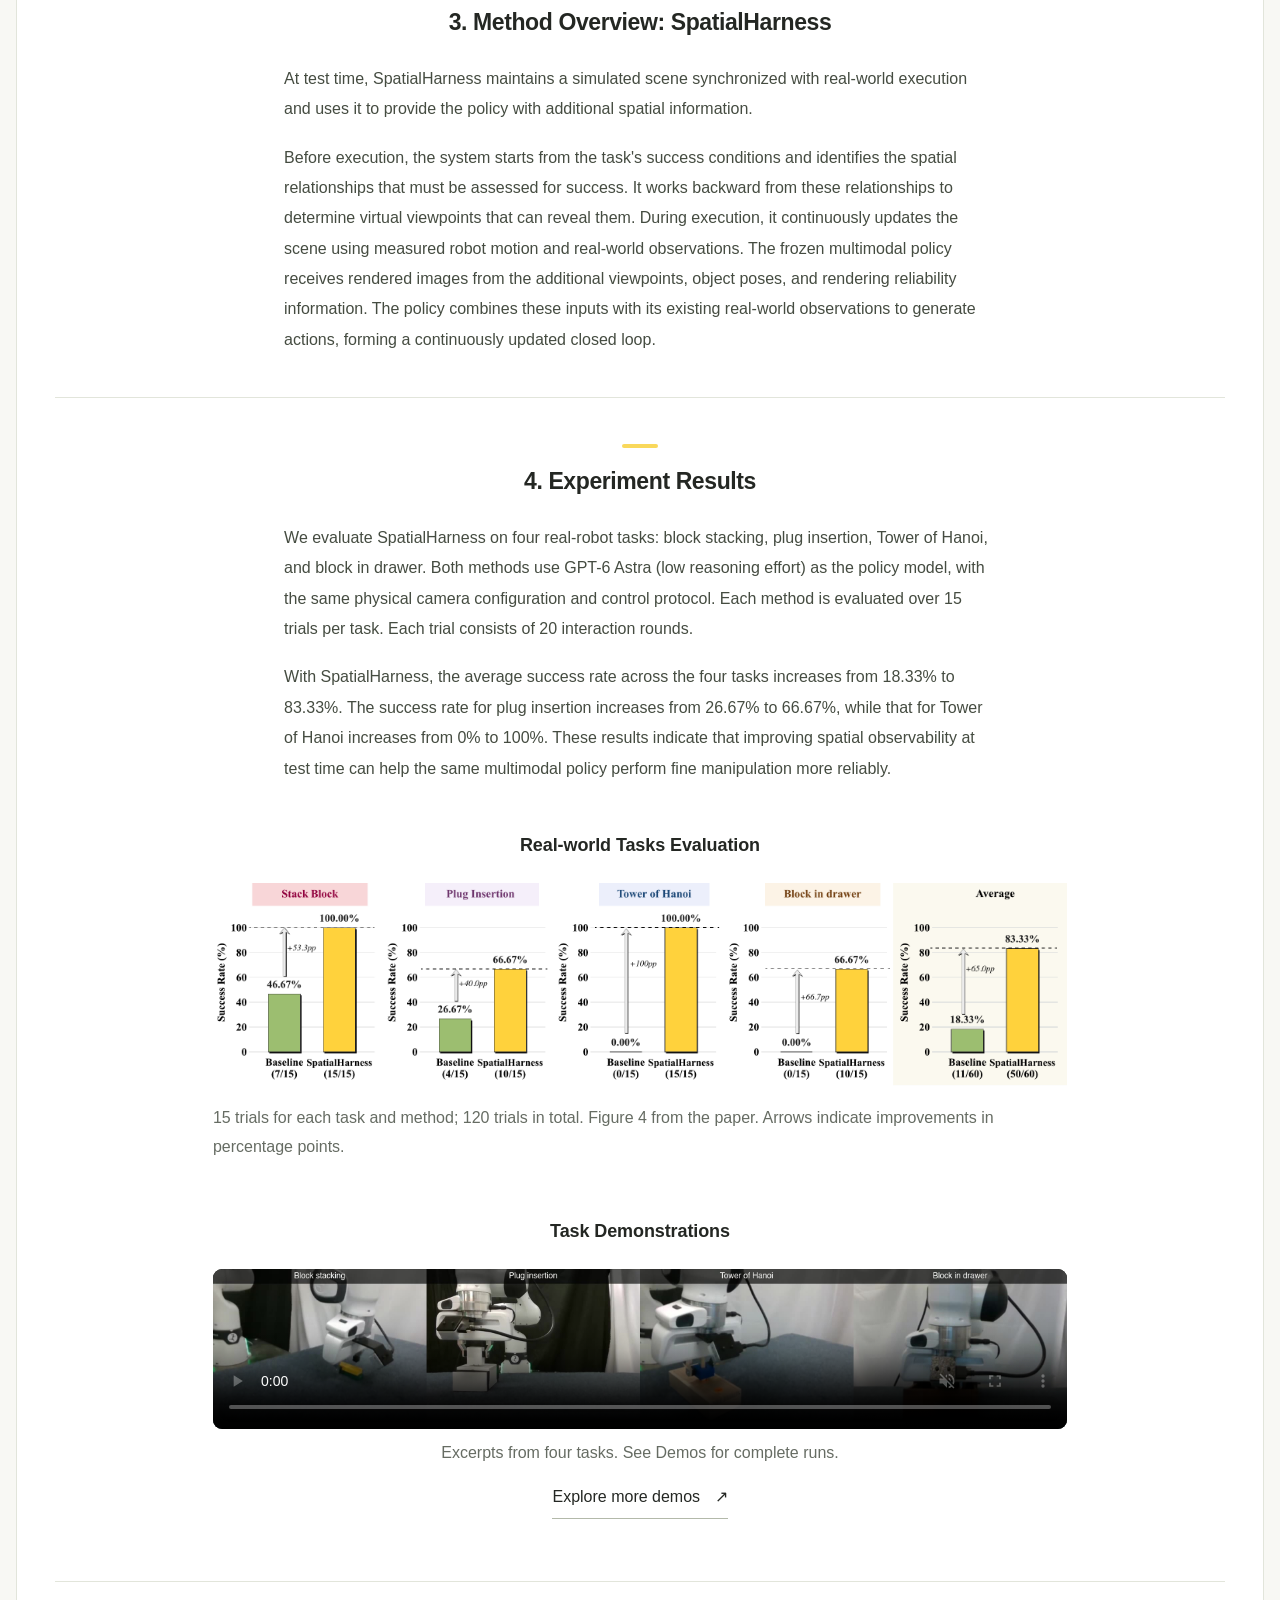
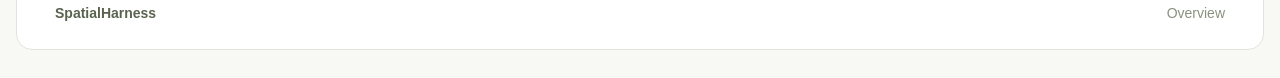
==== commit b54d8c97: "Simplify headings and clarify demo playback speed" ====
--- a/docs/index.html
+++ b/docs/index.html
@@ -7,9 +7,9 @@
   <meta name="theme-color" content="#f9d85b">
   <title>SpatialHarness · Test-Time Spatial Scaffolding</title>
   <link rel="icon" href="assets/spatialharness-logo.png" type="image/png">
-  <link rel="stylesheet" href="styles.css?v=53d0435f8ee9">
+  <link rel="stylesheet" href="styles.css?v=052702e6059d">
   <script defer src="data.js?v=8b101c16ce53"></script>
-  <script defer src="app.js?v=1665b7a057f8"></script>
+  <script defer src="app.js?v=af6fd89f5e5b"></script>
 </head>
 <body>
   <a class="skip-link" href="#main-content">Skip to content</a>
@@ -25,7 +25,6 @@
     <main id="main-content" tabindex="-1">
       <section id="overview" role="tabpanel" aria-labelledby="nav-overview">
         <div class="hero">
-          <p class="eyebrow">TEST-TIME SPATIAL SCAFFOLDING</p>
           <h1><span class="title-brand"><img class="brand-mark" src="assets/spatialharness-logo.png" width="1254" height="1254" alt="" aria-hidden="true" decoding="async"><span class="title-brand-name">SpatialHarness</span></span><br>Test-Time Spatial Scaffolding<br class="wide-only"> for Fine Robotic Manipulation</h1>
           <p class="authors">Jiayu Wang<sup>1</sup><span>Yue Yu<sup>1</sup></span><span>Bin Zhu<sup>2</sup></span><span>Zhiyao Yang<sup>3</sup></span><span>Jingjing Chen<sup>3,†</sup></span></p>
           <p class="affiliations"><span><sup>1</sup> College of Computer Science and Artificial Intelligence, Fudan University</span><span><sup>2</sup> Singapore Management University</span><span><sup>3</sup> Institute of Trustworthy Embodied AI, Fudan University</span></p>
@@ -145,13 +144,13 @@
       </section>
 
       <section id="demos" role="tabpanel" aria-labelledby="nav-demos" hidden>
-        <div class="demos-heading"><div><p class="eyebrow">REAL-ROBOT RUNS</p><h1>Demos</h1></div><span class="speed-note"><span aria-hidden="true">▶</span> 8× speed</span></div>
+        <div class="demos-heading"><div><p class="eyebrow">REAL-ROBOT RUNS</p><h1>Demos</h1></div></div>
         <div class="method-nav" role="tablist" aria-label="Methods"><button type="button" id="select-baseline" role="tab" aria-selected="false" aria-controls="method-content" tabindex="-1" data-policy="baseline">Baseline</button><button type="button" id="select-ours" role="tab" aria-selected="true" aria-controls="method-content" data-policy="ours">SpatialHarness</button></div>
         <section id="method-content" role="tabpanel" aria-labelledby="select-ours">
           <section class="settings" aria-label="Experimental settings for the current task and method"><div class="settings-title"><b>Method settings</b></div><dl class="settings-grid"><div><dt>Execution model</dt><dd data-setting-model></dd></div><div><dt>Observation input</dt><dd data-setting-input></dd></div><div><dt>Success rate</dt><dd data-setting-rate></dd></div><div><dt>Executable steps</dt><dd data-setting-steps></dd></div></dl></section>
           <div class="explorer">
             <aside class="sidebar" aria-label="Task sidebar"><p class="sidebar-title">TASKS <span>04</span></p><div class="task-nav" role="tablist" aria-label="Tasks" aria-orientation="vertical"><button type="button" id="task-stack" role="tab" aria-selected="true" aria-controls="task-content" data-task="stack"><span>01</span>Block stacking</button><button type="button" id="task-plug" role="tab" aria-selected="false" aria-controls="task-content" tabindex="-1" data-task="plug"><span>02</span>Plug insertion</button><button type="button" id="task-hanoi" role="tab" aria-selected="false" aria-controls="task-content" tabindex="-1" data-task="hanoi"><span>03</span>Tower of Hanoi</button><button type="button" id="task-drawer" role="tab" aria-selected="false" aria-controls="task-content" tabindex="-1" data-task="drawer"><span>04</span>Block in drawer</button></div></aside>
-            <section id="task-content" role="tabpanel" aria-labelledby="task-stack"><div class="task-heading"><h2 data-task-name></h2><span data-run-count>6 SELECTED RUNS</span></div><p class="criterion" data-criterion></p><div class="gallery" aria-label="Selected runs for the current task and method"></div><p class="gallery-note" data-gallery-note>Success rates use all 15 trials in each group. The 6 displayed runs use the nearest achievable success/failure ratio, retaining their original outcome labels.</p></section>
+            <section id="task-content" role="tabpanel" aria-labelledby="task-stack"><div class="task-heading"><h2 data-task-name></h2><span data-run-count>6 SELECTED RUNS</span></div><p class="criterion" data-criterion></p><div class="gallery" aria-label="Selected runs for the current task and method"></div><p class="gallery-note" data-gallery-note>Success rates use all 15 trials in each group. The 6 displayed runs use the nearest achievable success/failure ratio, retaining their original outcome labels. All videos are shown at 8× speed.</p></section>
           </div>
         </section>
       </section>
--- a/docs/styles.css
+++ b/docs/styles.css
@@ -1,5 +1,5 @@
 :root{color-scheme:light;--paper:#fff;--canvas:#f8f8f4;--ink:#242723;--muted:#666c63;--line:#e2e5db;--panel:#f8f8f8;--panel-border:#e6e6e6;--yellow:#f9d85b;--yellow-soft:#fbf0c8;--green:#a2bc7d;--stack:#91003d;--plug:#6e356d;--hanoi:#1d4978;--drawer:#754315;font-family:-apple-system,BlinkMacSystemFont,"Segoe UI","PingFang SC","Microsoft YaHei",sans-serif;font-synthesis:none}
-*{box-sizing:border-box}body{margin:0;background:var(--canvas);color:var(--ink);font-size:16px;line-height:1.7}button,a{-webkit-tap-highlight-color:transparent}button{font:inherit;cursor:pointer}a{color:inherit;text-underline-offset:4px}button:focus-visible,a:focus-visible,video:focus-visible{outline:3px solid var(--hanoi);outline-offset:4px}[hidden]{display:none!important}.site-shell{max-width:1248px;margin:28px auto;background:var(--paper);border:1px solid var(--line);border-radius:16px;overflow:hidden}.site-header{display:flex;flex-wrap:wrap;justify-content:flex-start;align-items:center;gap:8px 40px;padding:22px 38px;border-bottom:1px solid var(--line)}.brand{display:flex;flex:none;align-items:center;gap:13px;font-size:22px;letter-spacing:-.7px;font-weight:700}.brand-mark{display:block;flex:none;width:44px;height:44px;object-fit:contain;transform:scale(1.15)}.header-note{white-space:nowrap;font-size:14px;font-weight:600;letter-spacing:1.8px;color:var(--muted)}.main-nav{display:flex;flex:none;align-items:center;justify-content:flex-start;gap:32px;margin:0;padding:0;border:0}.main-nav button{position:relative;border:0;border-radius:0;color:var(--muted);background:transparent;min-height:44px;padding:8px 0;font-size:18px;font-weight:600;letter-spacing:.1px;text-align:left;white-space:nowrap}.main-nav button:after{content:"";position:absolute;left:0;right:0;bottom:3px;height:3px;border-radius:2px;background:transparent}.main-nav button[aria-selected=true]{color:var(--ink)}.main-nav button[aria-selected=true]:after{background:var(--yellow)}.main-nav button:hover:not([aria-selected=true]){color:var(--ink)}main{padding:0 38px;outline:none}.hero{text-align:center;padding:52px 12px 38px}.eyebrow{color:#747960;font-size:14px;letter-spacing:1.9px;font-weight:700;margin:0 0 13px}.hero h1{font-size:37px;line-height:1.27;font-weight:620;letter-spacing:-1.2px;margin:0 0 25px}.hero h1>.title-brand{display:inline-flex;align-items:center;gap:.28em;font-size:52px;font-weight:760;letter-spacing:-2px;margin-bottom:13px}.title-brand-name{background:linear-gradient(transparent 72%,var(--yellow) 72%,var(--yellow) 91%,transparent 91%)}.title-brand .brand-mark{width:1.5em;height:1.5em}sup{font-size:.68em;vertical-align:super}.authors{font-size:16px;margin:19px 0 14px}.authors>span{margin-left:21px;white-space:nowrap}.affiliations{display:flex;flex-direction:column;font-size:15px;line-height:1.9;color:var(--muted);margin:0}.correspondence{font-size:14px;color:var(--muted);margin:6px 0 20px}.resource-links{display:flex;justify-content:center;gap:10px}.resource{min-height:42px;min-width:115px;padding:7px 20px;border:1px solid var(--line);border-radius:7px;text-decoration:none;display:inline-flex;align-items:center;justify-content:center;gap:14px;font-size:16px;font-weight:600}.resource.primary{background:var(--ink);border-color:var(--ink);color:#fff}.resource.primary:hover{background:#40463b}.resource-note{font-size:14px;font-weight:400}.unavailable{color:#71766d;background:#fafbf8}.content-section{padding:36px 0;border-top:1px solid var(--line)}.section-heading{display:flex;justify-content:space-between;gap:24px;align-items:end;margin-bottom:23px}h2{font-size:23px;line-height:1.45;font-weight:650;letter-spacing:-.6px;margin:0}h3{font-weight:600}.text-link{border:0;background:transparent;color:var(--ink);font-size:14px;white-space:nowrap;padding:7px 0;border-bottom:1px solid #b3b9aa}.text-link span{margin-left:10px}.overview-video-wrap{background:#f3f4ee;border:1px solid var(--line);border-radius:9px;overflow:hidden;position:relative}.overview-video-wrap video{display:block;width:100%;aspect-ratio:4/3;max-height:660px;object-fit:contain;background:#1d211d}.overview-poster{display:block;width:100%;height:auto;background:white}.pending-note{font-size:14px;color:var(--muted);text-align:center;margin:12px 18px}.motivation{display:grid;grid-template-columns:280px minmax(0,1fr);gap:48px;padding-top:44px;padding-bottom:44px}.motivation h2{font-size:27px;line-height:1.5}.section-copy p{margin:0 0 17px;font-size:14px;color:#555d52;line-height:1.9}.section-copy .lead{color:var(--ink);font-size:16px}.section-copy .principle{margin-bottom:0;font-weight:600;color:#4c4b25;border-left:3px solid var(--yellow);padding-left:15px}.principle span{margin-right:8px}.paper-figure{margin:0;background:#fff}.paper-figure img{display:block;width:100%;height:auto;background:#fff}.paper-figure>a{display:block}.paper-figure figcaption{font-size:14px;line-height:1.8;color:var(--muted);margin-top:15px}.results-figure{padding:17px 10px 0}.body-note{font-size:14px;color:var(--muted);margin:19px 10px 0}.page-heading{padding:40px 0 34px}.page-heading h1{font-size:34px;line-height:1.4;letter-spacing:-1px;margin:0 0 15px;font-weight:650}.page-heading>p:last-child{font-size:14px;color:var(--muted);margin:0}.module-row{display:grid;grid-template-columns:32px 200px minmax(0,1fr);gap:18px;padding:26px 0;border-top:1px solid var(--line);align-items:start}.module-number{font-size:14px;font-weight:600;color:#8a6412;line-height:29px}.module-row h3{margin:0;font-size:16px;line-height:29px}.module-row p{font-size:14px;line-height:1.9;margin:0 0 10px}.module-row .module-detail{color:var(--muted);font-size:14px;margin:0}.mode-grid{display:grid;grid-template-columns:1fr 1fr;gap:12px;margin-top:18px}.mode-grid>div{padding:16px;background:#f6f7f2;border-top:3px solid var(--green)}.mode-grid>div:nth-child(2){background:#f5effa;border-color:#b994bd}.mode-grid>div:last-child{grid-column:1/-1;background:#fff8de;border-color:var(--yellow)}.mode-grid b{font-size:14px;font-weight:650}.mode-grid p{font-size:14px;margin:5px 0 0;color:#5a6155}.demos-heading{display:flex;justify-content:space-between;align-items:center;gap:18px;padding:30px 0 23px}.demos-heading .eyebrow{margin-bottom:4px}.demos-heading h1{font-size:29px;line-height:1.3;margin:0;letter-spacing:-.7px}.speed-note{font-size:14px;color:var(--muted);white-space:nowrap}.speed-note span{font-size:14px;margin-right:7px;color:#8a6412}.method-nav{display:flex;gap:8px;margin-bottom:14px}.method-nav button{border:1px solid var(--line);background:#fff;color:var(--muted);border-radius:6px;min-width:128px;padding:8px 24px;min-height:42px;font-size:16px;font-weight:600}.method-nav button[aria-selected=true]{background:var(--yellow);border-color:var(--yellow);color:var(--ink)}.method-nav button[data-policy=baseline][aria-selected=true]{background:var(--green);border-color:var(--green)}.settings{border:1px solid var(--panel-border);background:var(--panel);padding:18px 22px 21px;border-radius:8px;margin-bottom:28px}.settings-title{display:flex;flex-wrap:wrap;align-items:baseline;justify-content:space-between;gap:6px 14px;margin-bottom:15px}.settings-title b{font-size:16px;font-weight:600}.settings-title b>span[aria-hidden]{margin:0 7px;color:#a4aa9a}.settings-title>span{font-size:14px;color:var(--muted)}.settings-grid{display:grid;grid-template-columns:1fr 1.6fr;gap:16px 26px;margin:0}.settings-grid dt{font-size:18px;font-weight:600;color:var(--ink);margin-bottom:6px}.settings-grid dd{margin:0;font-size:16px;line-height:1.65;overflow-wrap:anywhere}.settings-grid dd strong{font-size:22px;line-height:1.35;letter-spacing:-.5px;font-weight:650}.stat-detail{display:inline-block;margin-left:10px;font-size:16px;color:var(--muted)}.pending-value{color:#846525}.explorer{display:grid;grid-template-columns:164px minmax(0,1fr);gap:26px;align-items:start}.sidebar{border-right:1px solid var(--line);padding-right:17px;min-height:265px}.sidebar-title{font-size:14px;letter-spacing:1.5px;color:var(--muted);display:flex;justify-content:space-between;align-items:center;margin:3px 0 15px}.sidebar-title span{font-size:14px;letter-spacing:0;color:#9caa8b}.task-nav{display:grid;gap:8px}.task-nav button{display:flex;gap:12px;align-items:center;width:100%;text-align:left;min-height:44px;padding:10px 8px;border:1px solid transparent;background:white;color:var(--muted);border-radius:5px;white-space:nowrap;font-size:16px}.task-nav button>span{font-size:14px;color:#869179;font-variant-numeric:tabular-nums}.task-nav button[aria-selected=true]{background:var(--panel);border-color:var(--panel-border);color:var(--ink);font-weight:600}.task-nav button:hover:not([aria-selected=true]){background:var(--canvas)}.task-heading{display:flex;justify-content:space-between;gap:12px;align-items:center;margin:0 0 3px}.task-heading h2{font-size:20px}.task-heading>span{font-size:14px;letter-spacing:1.1px;color:#859075;white-space:nowrap}.criterion{font-family:"Times New Roman",Times,Georgia,serif;font-size:16px;font-weight:400;color:var(--muted);margin:0 0 18px}.gallery{display:grid;grid-template-columns:repeat(2,minmax(0,1fr));gap:18px 16px}.clip{margin:0;width:100%;justify-self:stretch;min-width:0;overflow:hidden;border:1px solid var(--line);border-radius:7px;background:#fff}.clip video{width:100%;aspect-ratio:4/3;display:block;background:#202321;object-fit:contain}.clip figcaption{display:flex;justify-content:space-between;gap:8px;align-items:center;padding:10px 12px;font-size:16px}.run-label{font-weight:550;letter-spacing:.2px}.outcome{font-size:16px;display:inline-flex;gap:5px;align-items:center;font-weight:500}.outcome.success{color:#3c642f}.outcome.failure{color:#9b3939}.outcome:before{content:"";width:5px;height:5px;border-radius:50%;background:currentColor}.video-pending{aspect-ratio:4/3;background:#f4f4ed;display:flex;align-items:center;justify-content:center;padding:24px;color:#766638;text-align:center;font-size:14px}.media-error{margin:0;padding:12px;font-size:14px;color:#9b3939;background:#fff2ef}.gallery-note{font-size:14px;line-height:1.8;color:var(--muted);margin:17px 0 30px}footer{border-top:1px solid var(--line);margin:20px 38px 0;padding:20px 0 24px;color:#8a9180;font-size:14px;display:flex;justify-content:space-between;gap:24px}footer>span:first-child{font-weight:600;color:#59634f}.sr-only{position:absolute;width:1px;height:1px;padding:0;margin:-1px;overflow:hidden;clip:rect(0,0,0,0);white-space:nowrap;border:0}.skip-link{position:fixed;top:-100px;left:20px;z-index:10;background:var(--yellow);padding:8px 16px}.skip-link:focus{top:12px}.noscript{padding:30px;text-align:center}
+*{box-sizing:border-box}body{margin:0;background:var(--canvas);color:var(--ink);font-size:16px;line-height:1.7}button,a{-webkit-tap-highlight-color:transparent}button{font:inherit;cursor:pointer}a{color:inherit;text-underline-offset:4px}button:focus-visible,a:focus-visible,video:focus-visible{outline:3px solid var(--hanoi);outline-offset:4px}[hidden]{display:none!important}.site-shell{max-width:1248px;margin:28px auto;background:var(--paper);border:1px solid var(--line);border-radius:16px;overflow:hidden}.site-header{display:flex;flex-wrap:wrap;justify-content:flex-start;align-items:center;gap:8px 40px;padding:22px 38px;border-bottom:1px solid var(--line)}.brand{display:flex;flex:none;align-items:center;gap:13px;font-size:22px;letter-spacing:-.7px;font-weight:700}.brand-mark{display:block;flex:none;width:44px;height:44px;object-fit:contain;transform:scale(1.15)}.header-note{white-space:nowrap;font-size:14px;font-weight:600;letter-spacing:1.8px;color:var(--muted)}.main-nav{display:flex;flex:none;align-items:center;justify-content:flex-start;gap:32px;margin:0;padding:0;border:0}.main-nav button{position:relative;border:0;border-radius:0;color:var(--muted);background:transparent;min-height:44px;padding:8px 0;font-size:18px;font-weight:600;letter-spacing:.1px;text-align:left;white-space:nowrap}.main-nav button:after{content:"";position:absolute;left:0;right:0;bottom:3px;height:3px;border-radius:2px;background:transparent}.main-nav button[aria-selected=true]{color:var(--ink)}.main-nav button[aria-selected=true]:after{background:var(--yellow)}.main-nav button:hover:not([aria-selected=true]){color:var(--ink)}main{padding:0 38px;outline:none}.hero{text-align:center;padding:52px 12px 38px}.eyebrow{color:#747960;font-size:14px;letter-spacing:1.9px;font-weight:700;margin:0 0 13px}.hero h1{font-size:37px;line-height:1.27;font-weight:620;letter-spacing:-1.2px;margin:0 0 25px}.hero h1>.title-brand{display:inline-flex;align-items:center;gap:.28em;font-size:52px;font-weight:760;letter-spacing:-2px;margin-bottom:13px}.title-brand-name{background:linear-gradient(transparent 72%,var(--yellow) 72%,var(--yellow) 91%,transparent 91%)}.title-brand .brand-mark{width:1.5em;height:1.5em}sup{font-size:.68em;vertical-align:super}.authors{font-size:16px;margin:19px 0 14px}.authors>span{margin-left:21px;white-space:nowrap}.affiliations{display:flex;flex-direction:column;font-size:15px;line-height:1.9;color:var(--muted);margin:0}.correspondence{font-size:14px;color:var(--muted);margin:6px 0 20px}.resource-links{display:flex;justify-content:center;gap:10px}.resource{min-height:42px;min-width:115px;padding:7px 20px;border:1px solid var(--line);border-radius:7px;text-decoration:none;display:inline-flex;align-items:center;justify-content:center;gap:14px;font-size:16px;font-weight:600}.resource.primary{background:var(--ink);border-color:var(--ink);color:#fff}.resource.primary:hover{background:#40463b}.resource-note{font-size:14px;font-weight:400}.unavailable{color:#71766d;background:#fafbf8}.content-section{padding:36px 0;border-top:1px solid var(--line)}.section-heading{display:flex;justify-content:space-between;gap:24px;align-items:end;margin-bottom:23px}h2{font-size:23px;line-height:1.45;font-weight:650;letter-spacing:-.6px;margin:0}h3{font-weight:600}.text-link{border:0;background:transparent;color:var(--ink);font-size:14px;white-space:nowrap;padding:7px 0;border-bottom:1px solid #b3b9aa}.text-link span{margin-left:10px}.overview-video-wrap{background:#f3f4ee;border:1px solid var(--line);border-radius:9px;overflow:hidden;position:relative}.overview-video-wrap video{display:block;width:100%;aspect-ratio:4/3;max-height:660px;object-fit:contain;background:#1d211d}.overview-poster{display:block;width:100%;height:auto;background:white}.pending-note{font-size:14px;color:var(--muted);text-align:center;margin:12px 18px}.motivation{display:grid;grid-template-columns:280px minmax(0,1fr);gap:48px;padding-top:44px;padding-bottom:44px}.motivation h2{font-size:27px;line-height:1.5}.section-copy p{margin:0 0 17px;font-size:14px;color:#555d52;line-height:1.9}.section-copy .lead{color:var(--ink);font-size:16px}.section-copy .principle{margin-bottom:0;font-weight:600;color:#4c4b25;border-left:3px solid var(--yellow);padding-left:15px}.principle span{margin-right:8px}.paper-figure{margin:0;background:#fff}.paper-figure img{display:block;width:100%;height:auto;background:#fff}.paper-figure>a{display:block}.paper-figure figcaption{font-size:14px;line-height:1.8;color:var(--muted);margin-top:15px}.results-figure{padding:17px 10px 0}.body-note{font-size:14px;color:var(--muted);margin:19px 10px 0}.page-heading{padding:40px 0 34px}.page-heading h1{font-size:34px;line-height:1.4;letter-spacing:-1px;margin:0 0 15px;font-weight:650}.page-heading>p:last-child{font-size:14px;color:var(--muted);margin:0}.module-row{display:grid;grid-template-columns:32px 200px minmax(0,1fr);gap:18px;padding:26px 0;border-top:1px solid var(--line);align-items:start}.module-number{font-size:14px;font-weight:600;color:#8a6412;line-height:29px}.module-row h3{margin:0;font-size:16px;line-height:29px}.module-row p{font-size:14px;line-height:1.9;margin:0 0 10px}.module-row .module-detail{color:var(--muted);font-size:14px;margin:0}.mode-grid{display:grid;grid-template-columns:1fr 1fr;gap:12px;margin-top:18px}.mode-grid>div{padding:16px;background:#f6f7f2;border-top:3px solid var(--green)}.mode-grid>div:nth-child(2){background:#f5effa;border-color:#b994bd}.mode-grid>div:last-child{grid-column:1/-1;background:#fff8de;border-color:var(--yellow)}.mode-grid b{font-size:14px;font-weight:650}.mode-grid p{font-size:14px;margin:5px 0 0;color:#5a6155}.demos-heading{display:flex;justify-content:space-between;align-items:center;gap:18px;padding:30px 0 23px}.demos-heading .eyebrow{margin-bottom:4px}.demos-heading h1{font-size:29px;line-height:1.3;margin:0;letter-spacing:-.7px}.speed-note{font-size:14px;color:var(--muted);white-space:nowrap}.speed-note span{font-size:14px;margin-right:7px;color:#8a6412}.method-nav{display:flex;gap:8px;margin-bottom:14px}.method-nav button{border:1px solid var(--line);background:#fff;color:var(--muted);border-radius:6px;min-width:128px;padding:8px 24px;min-height:42px;font-size:16px;font-weight:600}.method-nav button[aria-selected=true]{background:var(--yellow);border-color:var(--yellow);color:var(--ink)}.method-nav button[data-policy=baseline][aria-selected=true]{background:var(--green);border-color:var(--green)}.settings{border:1px solid var(--panel-border);background:var(--panel);padding:18px 22px 21px;border-radius:8px;margin-bottom:28px}.settings-title{display:flex;flex-wrap:wrap;align-items:baseline;justify-content:space-between;gap:6px 14px;margin-bottom:15px}.settings-title b{font-size:16px;font-weight:600}.settings-title b>span[aria-hidden]{margin:0 7px;color:#a4aa9a}.settings-title>span{font-size:14px;color:var(--muted)}.settings-grid{display:grid;grid-template-columns:1fr 1.6fr;gap:16px 26px;margin:0}.settings-grid dt{font-size:18px;font-weight:600;color:var(--ink);margin-bottom:6px}.settings-grid dd{margin:0;font-size:16px;line-height:1.65;overflow-wrap:anywhere}.settings-grid dd strong{font-size:22px;line-height:1.35;letter-spacing:-.5px;font-weight:650}.stat-detail{display:inline-block;margin-left:10px;font-size:16px;color:var(--muted)}.pending-value{color:#846525}.explorer{display:grid;grid-template-columns:164px minmax(0,1fr);gap:26px;align-items:start}.sidebar{border-right:1px solid var(--line);padding-right:17px;min-height:265px}.sidebar-title{font-size:14px;letter-spacing:1.5px;color:var(--muted);display:flex;justify-content:space-between;align-items:center;margin:3px 0 15px}.sidebar-title span{font-size:14px;letter-spacing:0;color:#9caa8b}.task-nav{display:grid;gap:8px}.task-nav button{display:flex;gap:12px;align-items:center;width:100%;text-align:left;min-height:44px;padding:10px 8px;border:1px solid transparent;background:white;color:var(--muted);border-radius:5px;white-space:nowrap;font-size:16px}.task-nav button>span{font-size:14px;color:#869179;font-variant-numeric:tabular-nums}.task-nav button[aria-selected=true]{background:var(--panel);border-color:var(--panel-border);color:var(--ink);font-weight:600}.task-nav button:hover:not([aria-selected=true]){background:var(--canvas)}.task-heading{display:flex;justify-content:space-between;gap:12px;align-items:center;margin:0 0 3px}.task-heading h2{font-size:20px}.task-heading>span{font-size:14px;letter-spacing:1.1px;color:#859075;white-space:nowrap}.criterion{font-family:"Times New Roman",Times,Georgia,serif;font-size:17px;font-weight:400;color:var(--muted);margin:0 0 18px}.gallery{display:grid;grid-template-columns:repeat(2,minmax(0,1fr));gap:18px 16px}.clip{margin:0;width:100%;justify-self:stretch;min-width:0;overflow:hidden;border:1px solid var(--line);border-radius:7px;background:#fff}.clip video{width:100%;aspect-ratio:4/3;display:block;background:#202321;object-fit:contain}.clip figcaption{display:flex;justify-content:space-between;gap:8px;align-items:center;padding:10px 12px;font-size:16px}.run-label{font-weight:550;letter-spacing:.2px}.outcome{font-size:16px;display:inline-flex;gap:5px;align-items:center;font-weight:500}.outcome.success{color:#3c642f}.outcome.failure{color:#9b3939}.outcome:before{content:"";width:5px;height:5px;border-radius:50%;background:currentColor}.video-pending{aspect-ratio:4/3;background:#f4f4ed;display:flex;align-items:center;justify-content:center;padding:24px;color:#766638;text-align:center;font-size:14px}.media-error{margin:0;padding:12px;font-size:14px;color:#9b3939;background:#fff2ef}.gallery-note{font-size:14px;line-height:1.8;color:var(--muted);margin:17px 0 30px}footer{border-top:1px solid var(--line);margin:20px 38px 0;padding:20px 0 24px;color:#8a9180;font-size:14px;display:flex;justify-content:space-between;gap:24px}footer>span:first-child{font-weight:600;color:#59634f}.sr-only{position:absolute;width:1px;height:1px;padding:0;margin:-1px;overflow:hidden;clip:rect(0,0,0,0);white-space:nowrap;border:0}.skip-link{position:fixed;top:-100px;left:20px;z-index:10;background:var(--yellow);padding:8px 16px}.skip-link:focus{top:12px}.noscript{padding:30px;text-align:center}
 @media(min-width:1600px){.site-shell{margin-top:38px}}
 @media(max-width:900px){.site-shell{margin:16px;border-radius:12px}.site-header{padding:23px 24px 19px}.header-note{font-size:14px;letter-spacing:.8px}main{padding:0 24px}.hero h1{font-size:29px}.hero h1>.title-brand{font-size:44px}.motivation{grid-template-columns:200px minmax(0,1fr);gap:30px}.module-row{grid-template-columns:25px 160px minmax(0,1fr);gap:13px}.explorer{grid-template-columns:136px minmax(0,1fr);gap:19px}.sidebar{padding-right:12px}.task-nav button{font-size:14px;gap:9px;padding:10px 5px}.settings-grid{grid-template-columns:1fr 1.3fr}.gallery{gap:14px 12px}footer{margin-left:24px;margin-right:24px}}
 @media(max-width:620px){.site-shell{margin:0;border:0;border-radius:0}.site-header{padding:23px 17px 19px}.brand{font-size:20px}.brand-mark{width:38px;height:38px}.header-note{display:none}.main-nav{gap:24px}.main-nav button{font-size:16px;min-height:44px}main{padding:0 17px}.hero{padding:34px 0 30px}.hero h1{font-size:23px;letter-spacing:-.6px}.hero h1>.title-brand{font-size:clamp(32px,10vw,39px);letter-spacing:-1.5px}.wide-only{display:none}.authors{font-size:14px;display:flex;justify-content:center;flex-wrap:wrap;gap:6px 16px}.authors>span{margin:0}.affiliations{font-size:14px;line-height:1.8}.eyebrow{font-size:14px;letter-spacing:1.5px}h2{font-size:19px}.section-heading{gap:16px;flex-wrap:wrap;margin-bottom:18px}.content-section{padding:28px 0}.motivation{grid-template-columns:1fr;gap:22px}.motivation h2{font-size:23px}.motivation h2 br{display:none}.section-copy .lead{font-size:14px}.section-copy p{font-size:14px}.results-figure{padding:0;overflow:auto}.results-figure figcaption{min-width:0}.page-heading{padding:29px 0}.page-heading h1{font-size:27px}.page-heading>p:last-child{font-size:14px}.module-row{grid-template-columns:23px minmax(0,1fr);gap:10px}.module-row>div{grid-column:2}.module-row h3{font-size:16px}.mode-grid{grid-template-columns:1fr}.mode-grid>div:last-child{grid-column:auto}.demos-heading{padding:27px 0 21px}.demos-heading h1{font-size:26px}.speed-note{font-size:14px}.method-nav button{min-width:110px;min-height:44px}.settings{padding:14px;margin-bottom:24px}.settings-grid{grid-template-columns:1fr;gap:12px}.settings-title{margin-bottom:13px}.settings-title>span{font-size:14px}.settings-grid dd strong{font-size:21px}.explorer{grid-template-columns:97px minmax(0,1fr);gap:13px}.sidebar{padding-right:10px;min-height:250px}.sidebar-title{font-size:14px}.sidebar-title span{display:none}.task-nav{gap:7px}.task-nav button{font-size:14px;min-height:46px;padding:9px 5px;gap:0}.task-nav button>span{display:none}.task-heading{flex-wrap:wrap;gap:2px}.task-heading h2{font-size:17px}.task-heading>span{font-size:14px}.criterion{line-height:1.8;margin-top:6px}.gallery{grid-template-columns:minmax(0,1fr);gap:13px}.clip figcaption{padding:8px 9px}.gallery-note{font-size:14px}.paper-figure figcaption,.body-note{font-size:14px}.body-note{margin-left:0;margin-right:0}.video-pending{padding:15px;font-size:14px}footer{margin:15px 17px 0;font-size:14px;gap:20px}footer>span:last-child{max-width:190px;text-align:right}.overview-video-wrap video{max-height:unset}}
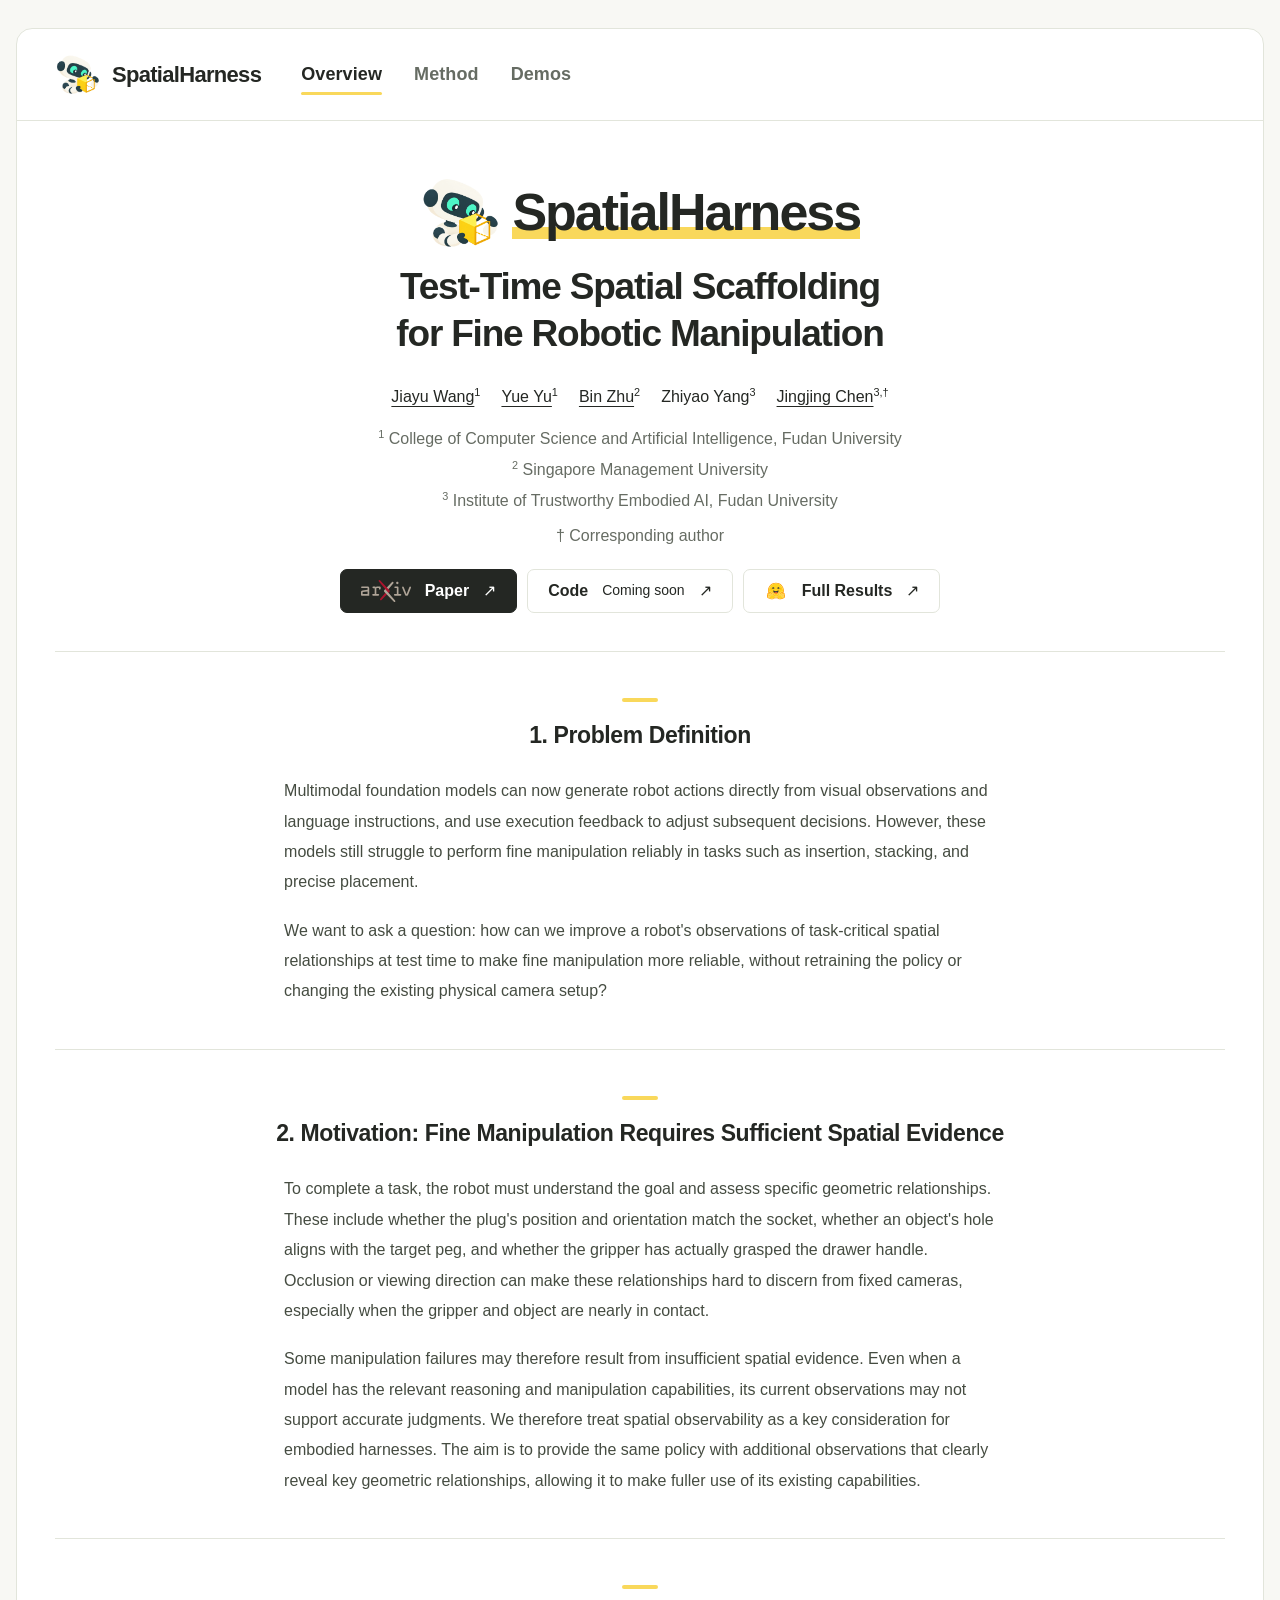
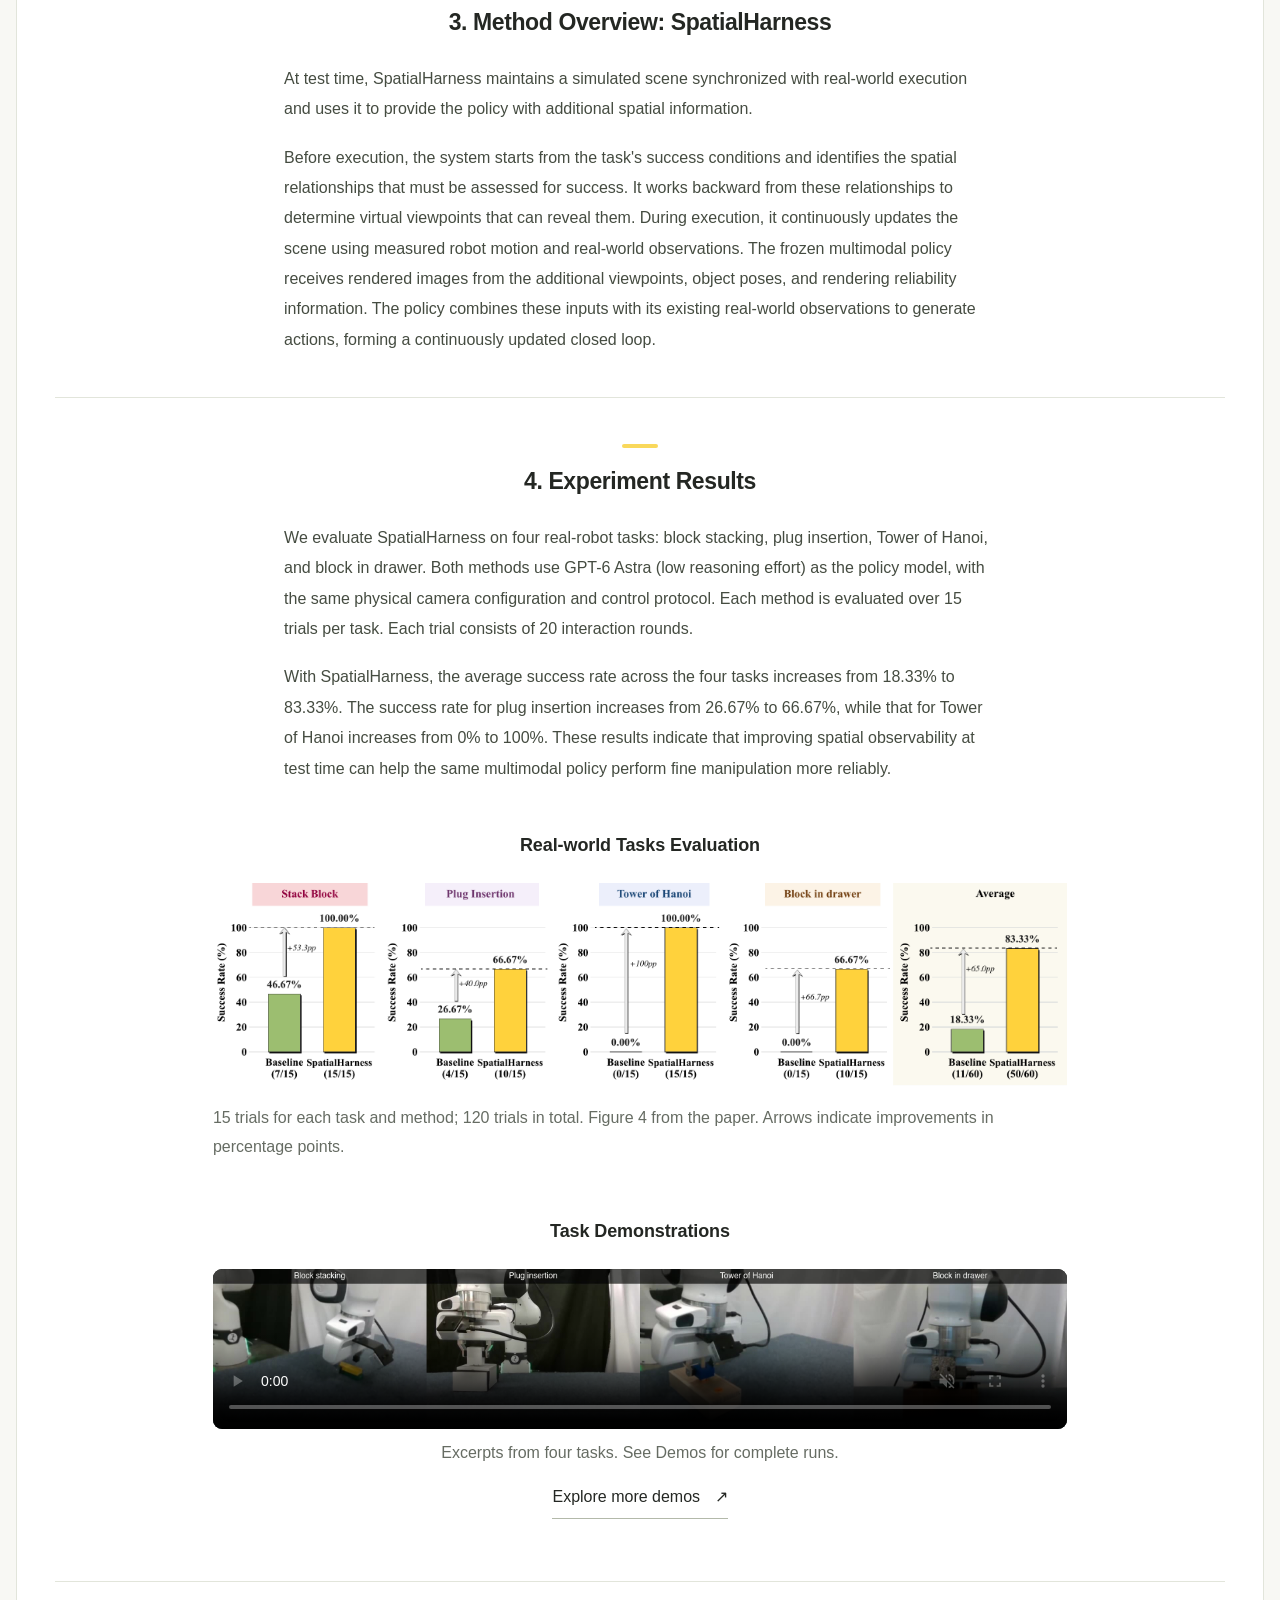
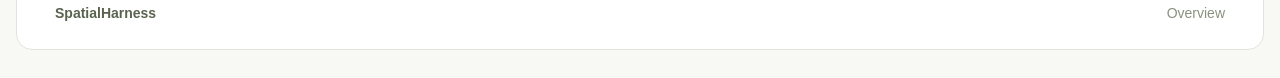
==== commit d0971105: "Add author homepage links to website and README" ====
--- a/docs/index.html
+++ b/docs/index.html
@@ -26,7 +26,7 @@
       <section id="overview" role="tabpanel" aria-labelledby="nav-overview">
         <div class="hero">
           <h1><span class="title-brand"><img class="brand-mark" src="assets/spatialharness-logo.png" width="1254" height="1254" alt="" aria-hidden="true" decoding="async"><span class="title-brand-name">SpatialHarness</span></span><br>Test-Time Spatial Scaffolding<br class="wide-only"> for Fine Robotic Manipulation</h1>
-          <p class="authors">Jiayu Wang<sup>1</sup><span>Yue Yu<sup>1</sup></span><span>Bin Zhu<sup>2</sup></span><span>Zhiyao Yang<sup>3</sup></span><span>Jingjing Chen<sup>3,†</sup></span></p>
+          <p class="authors"><a href="https://github.com/emilia113" target="_blank" rel="noopener">Jiayu Wang</a><sup>1</sup><span><a href="https://github.com/Yue-105" target="_blank" rel="noopener">Yue Yu</a><sup>1</sup></span><span><a href="https://binzhubz.github.io/" target="_blank" rel="noopener">Bin Zhu</a><sup>2</sup></span><span>Zhiyao Yang<sup>3</sup></span><span><a href="https://jingjing1.github.io/" target="_blank" rel="noopener">Jingjing Chen</a><sup>3,†</sup></span></p>
           <p class="affiliations"><span><sup>1</sup> College of Computer Science and Artificial Intelligence, Fudan University</span><span><sup>2</sup> Singapore Management University</span><span><sup>3</sup> Institute of Trustworthy Embodied AI, Fudan University</span></p>
           <p class="correspondence">† Corresponding author</p>
           <div class="resource-links">
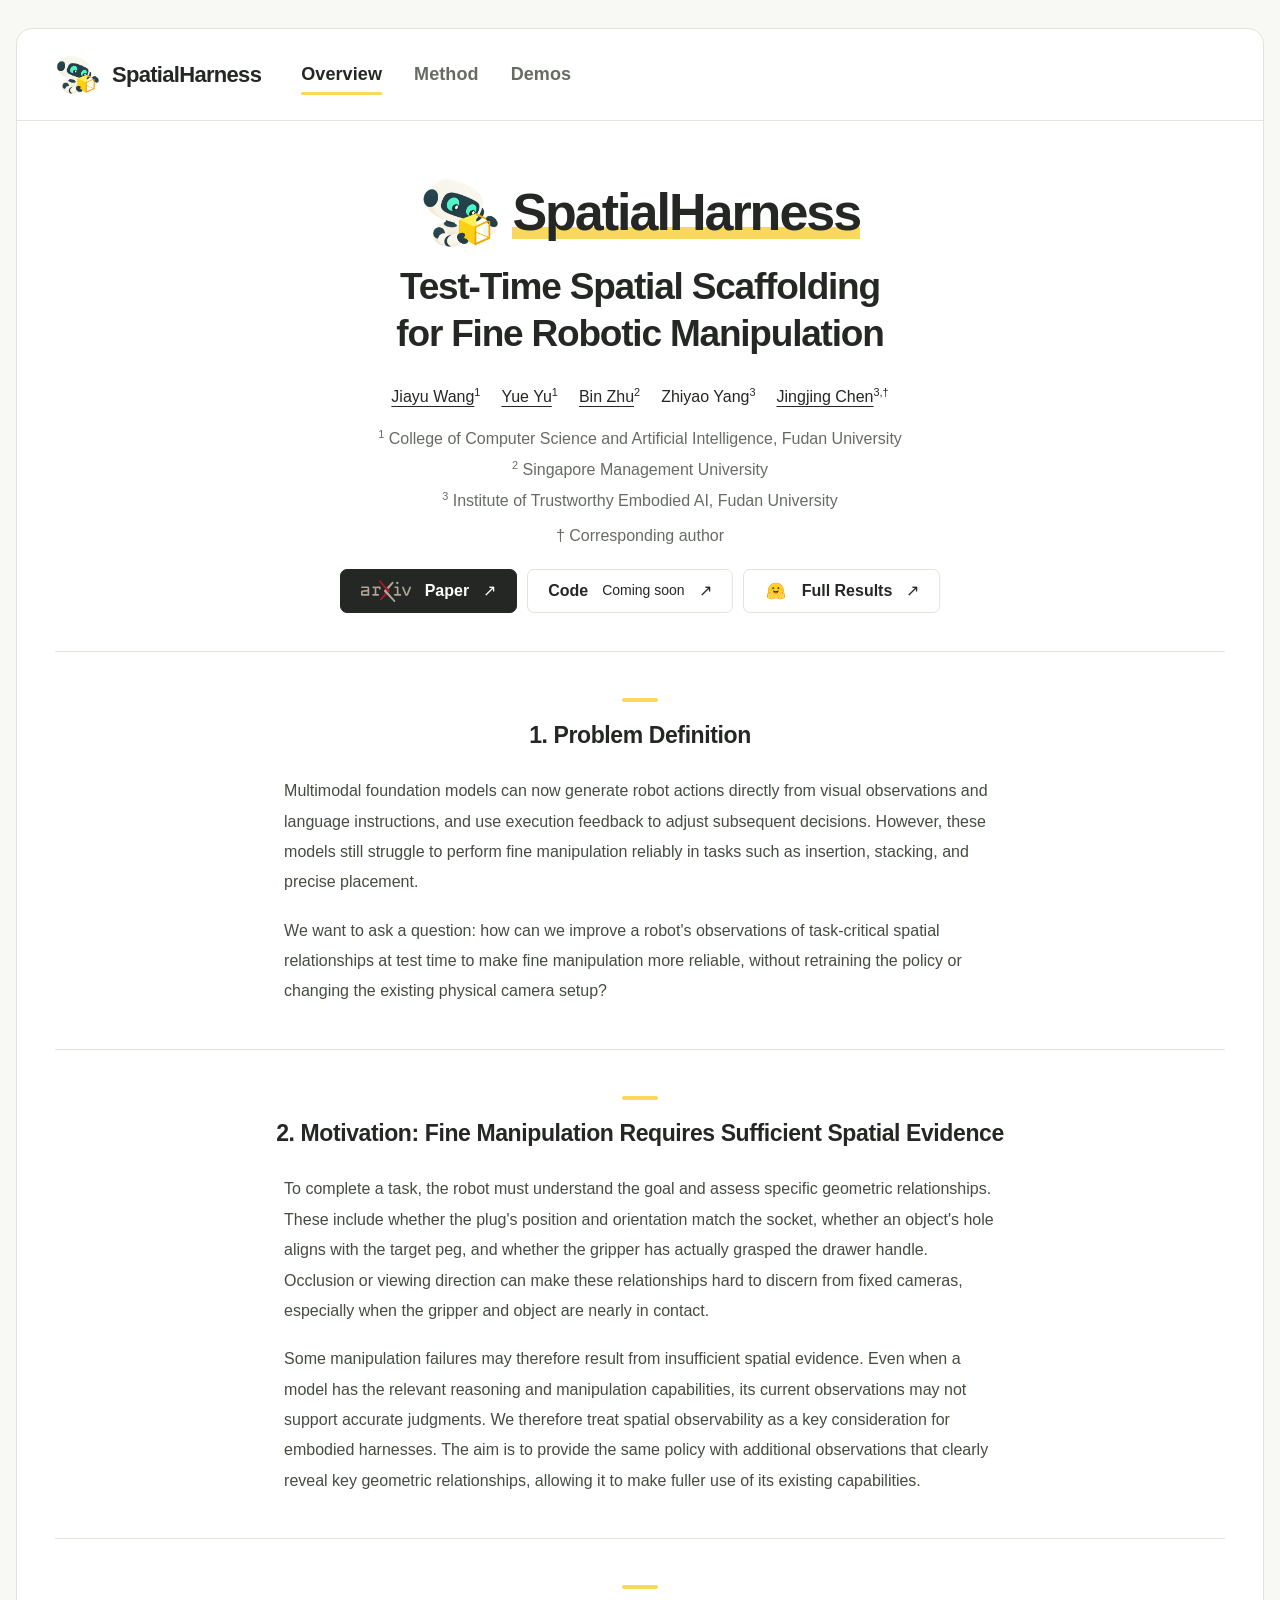
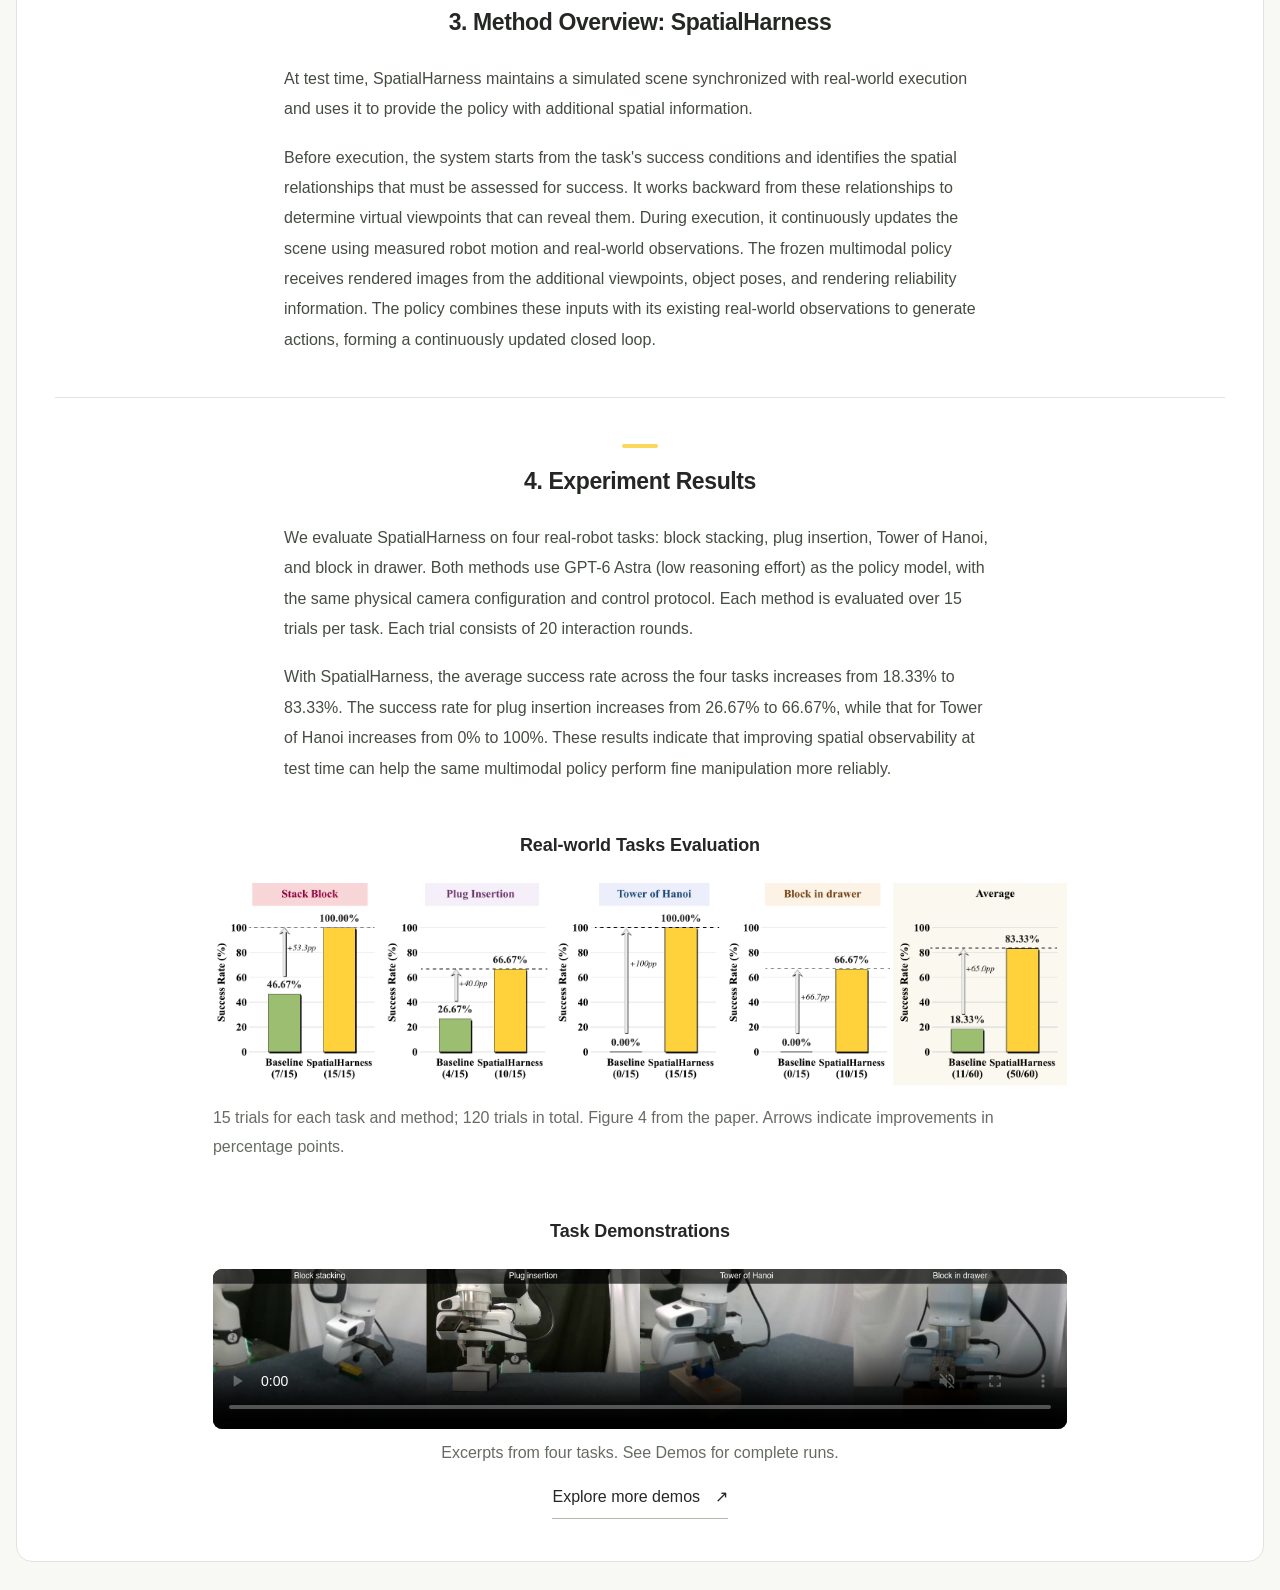
==== commit 1e906a38: "Remove website footer" ====
--- a/docs/index.html
+++ b/docs/index.html
@@ -9,7 +9,7 @@
   <link rel="icon" href="assets/spatialharness-logo.png" type="image/png">
   <link rel="stylesheet" href="styles.css?v=052702e6059d">
   <script defer src="data.js?v=8b101c16ce53"></script>
-  <script defer src="app.js?v=af6fd89f5e5b"></script>
+  <script defer src="app.js?v=fb02defa3915"></script>
 </head>
 <body>
   <a class="skip-link" href="#main-content">Skip to content</a>
@@ -155,7 +155,6 @@
         </section>
       </section>
     </main>
-    <footer><span>SpatialHarness</span><span data-footer-page>Overview</span></footer>
     <div class="sr-only" role="status" aria-live="polite" aria-atomic="true" data-status></div>
   </div>
   <noscript><p class="noscript">Enable JavaScript to switch sections, tasks, and methods.</p></noscript>
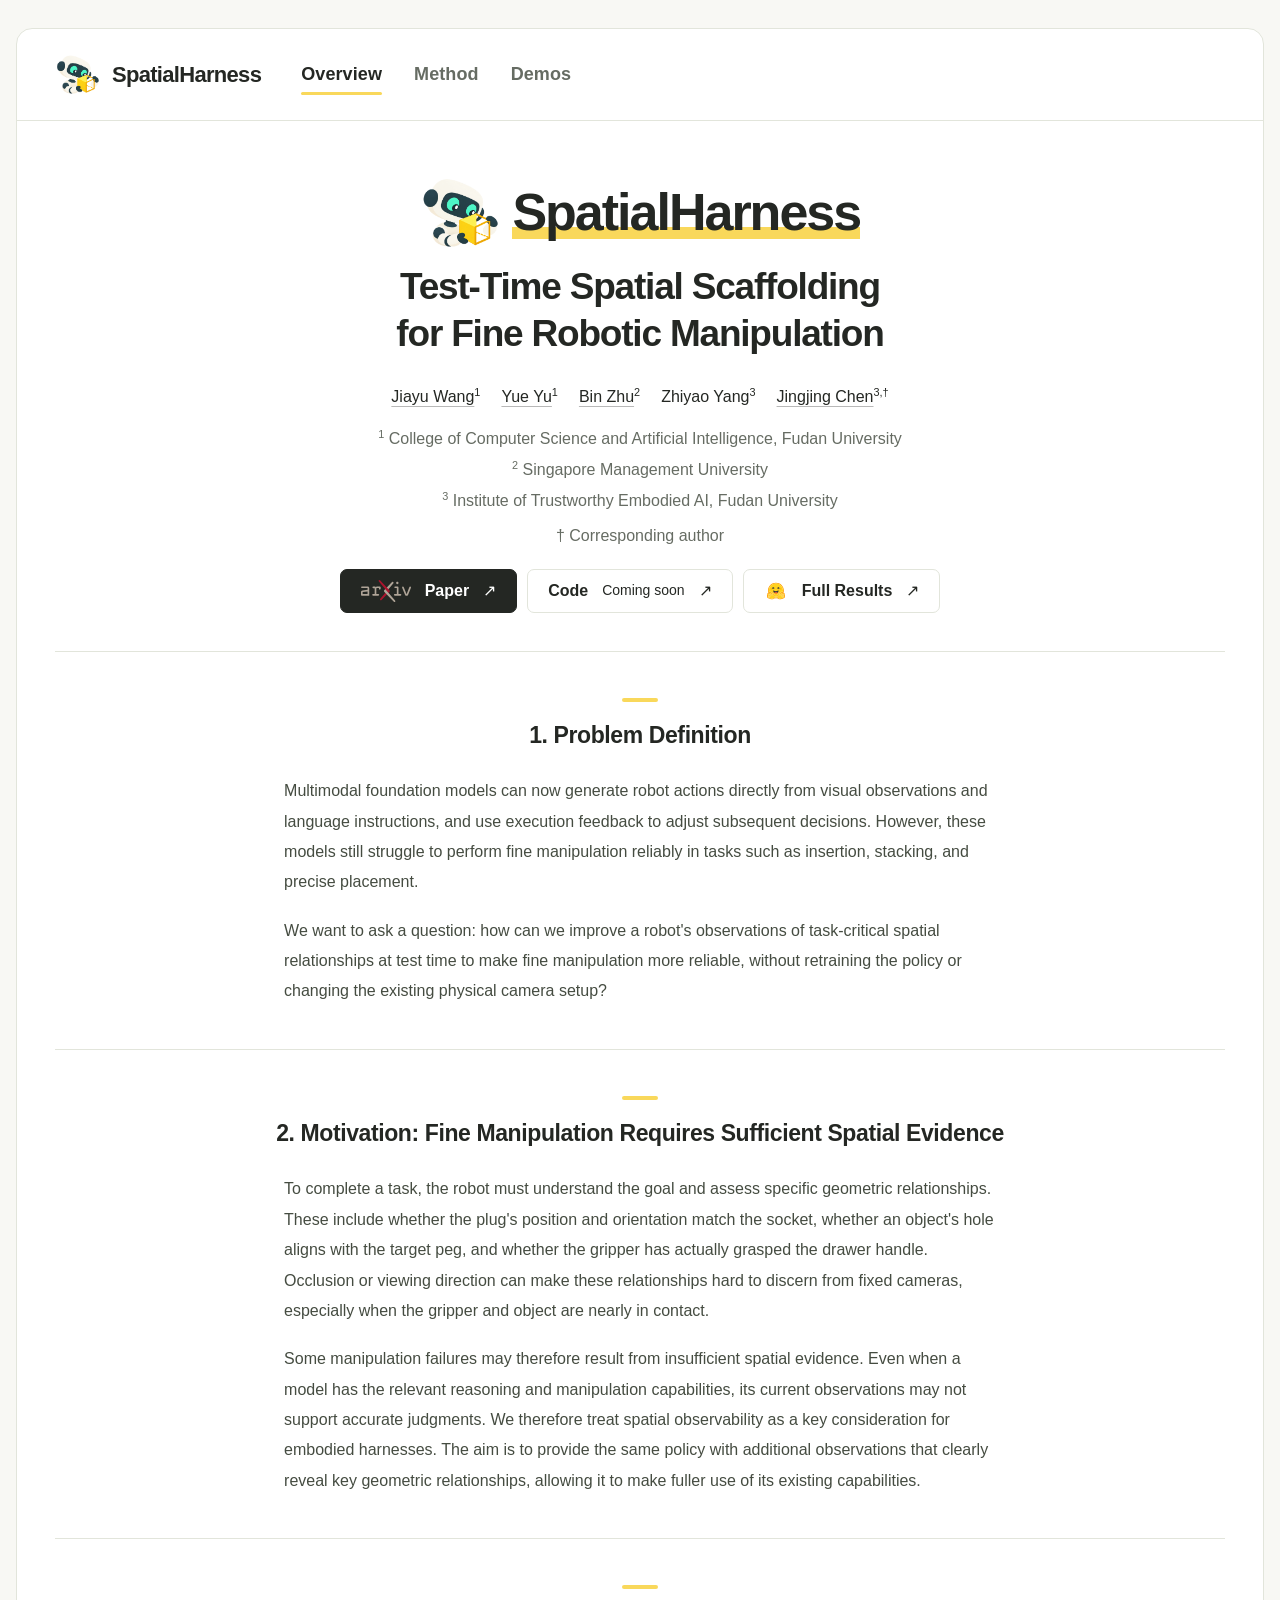
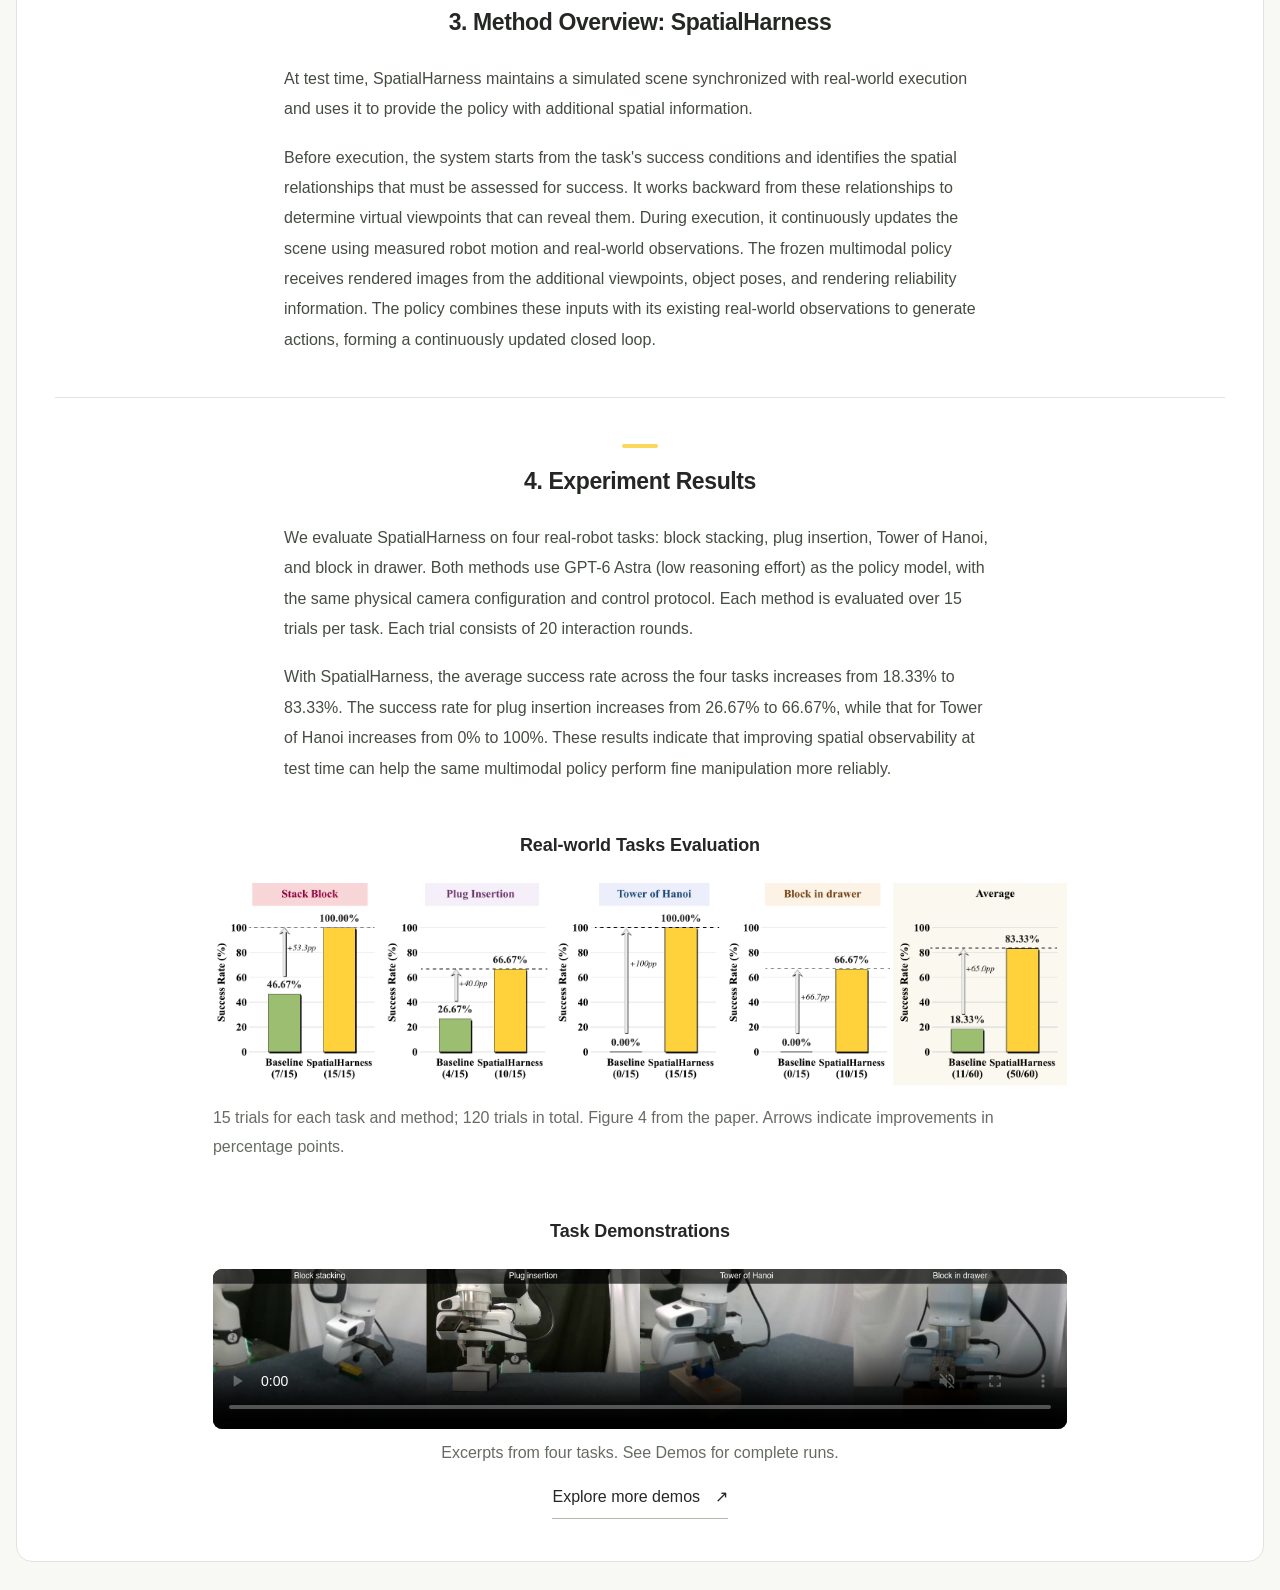
==== commit 75e6b34d: "Style author links with subtle gray underlines" ====
--- a/docs/index.html
+++ b/docs/index.html
@@ -7,7 +7,7 @@
   <meta name="theme-color" content="#f9d85b">
   <title>SpatialHarness · Test-Time Spatial Scaffolding</title>
   <link rel="icon" href="assets/spatialharness-logo.png" type="image/png">
-  <link rel="stylesheet" href="styles.css?v=052702e6059d">
+  <link rel="stylesheet" href="styles.css?v=1f308c5743f0">
   <script defer src="data.js?v=8b101c16ce53"></script>
   <script defer src="app.js?v=fb02defa3915"></script>
 </head>
--- a/docs/styles.css
+++ b/docs/styles.css
@@ -8,6 +8,8 @@
 @media(max-width:900px){.header-tools{gap:14px}.header-note{display:none}}
 @media(max-width:620px){.site-header{gap:6px 24px}.header-tools{gap:0}.overview-caption{font-size:14px}.task-nav button{font-size:14px;padding:9px 5px}.task-heading>span{padding-top:0}.task-heading h2{font-size:16px}}
 
+.authors a{text-decoration-line:underline;text-decoration-color:#b8b8b8;text-decoration-thickness:1px;text-underline-offset:4px}
+.authors a:hover,.authors a:focus-visible{text-decoration-color:#888}
 .resource-links{flex-wrap:wrap}
 .resource{white-space:nowrap}
 .resource-icon{display:block;flex:none;width:24px;height:24px;object-fit:contain}
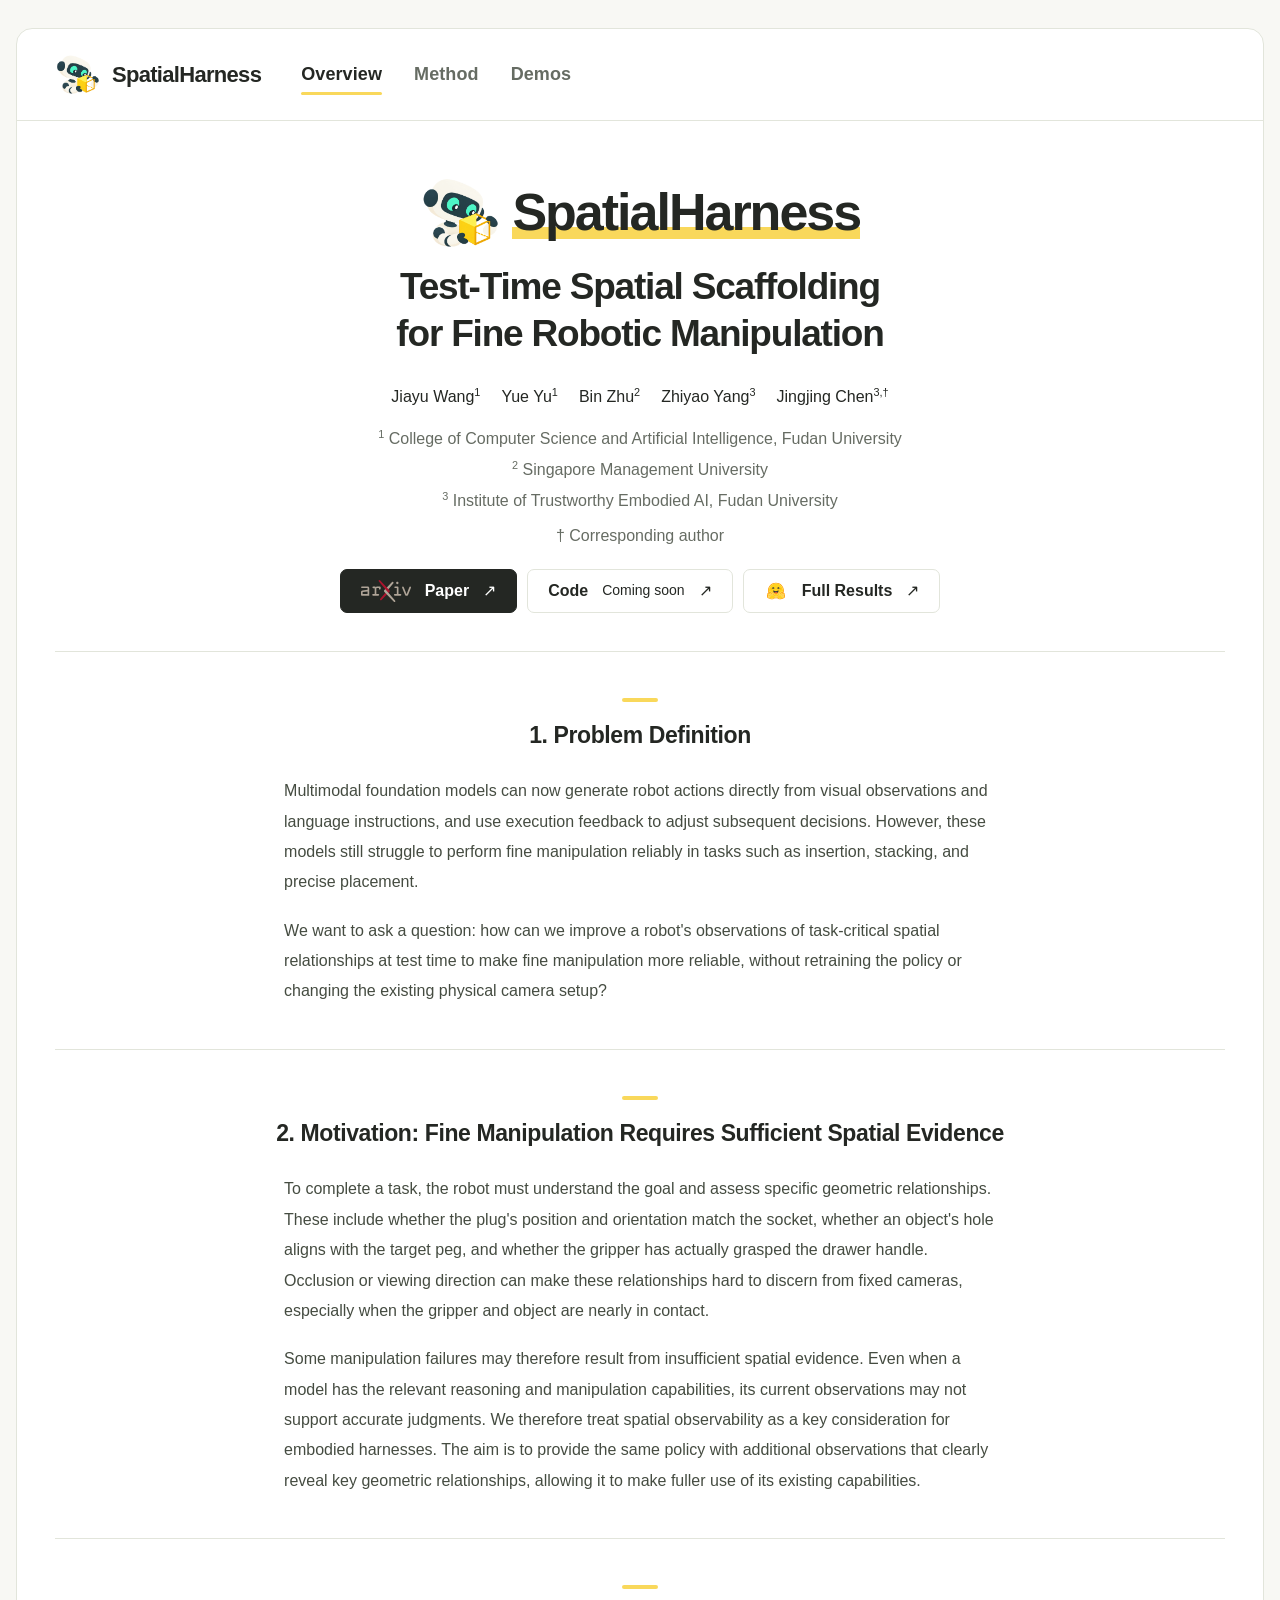
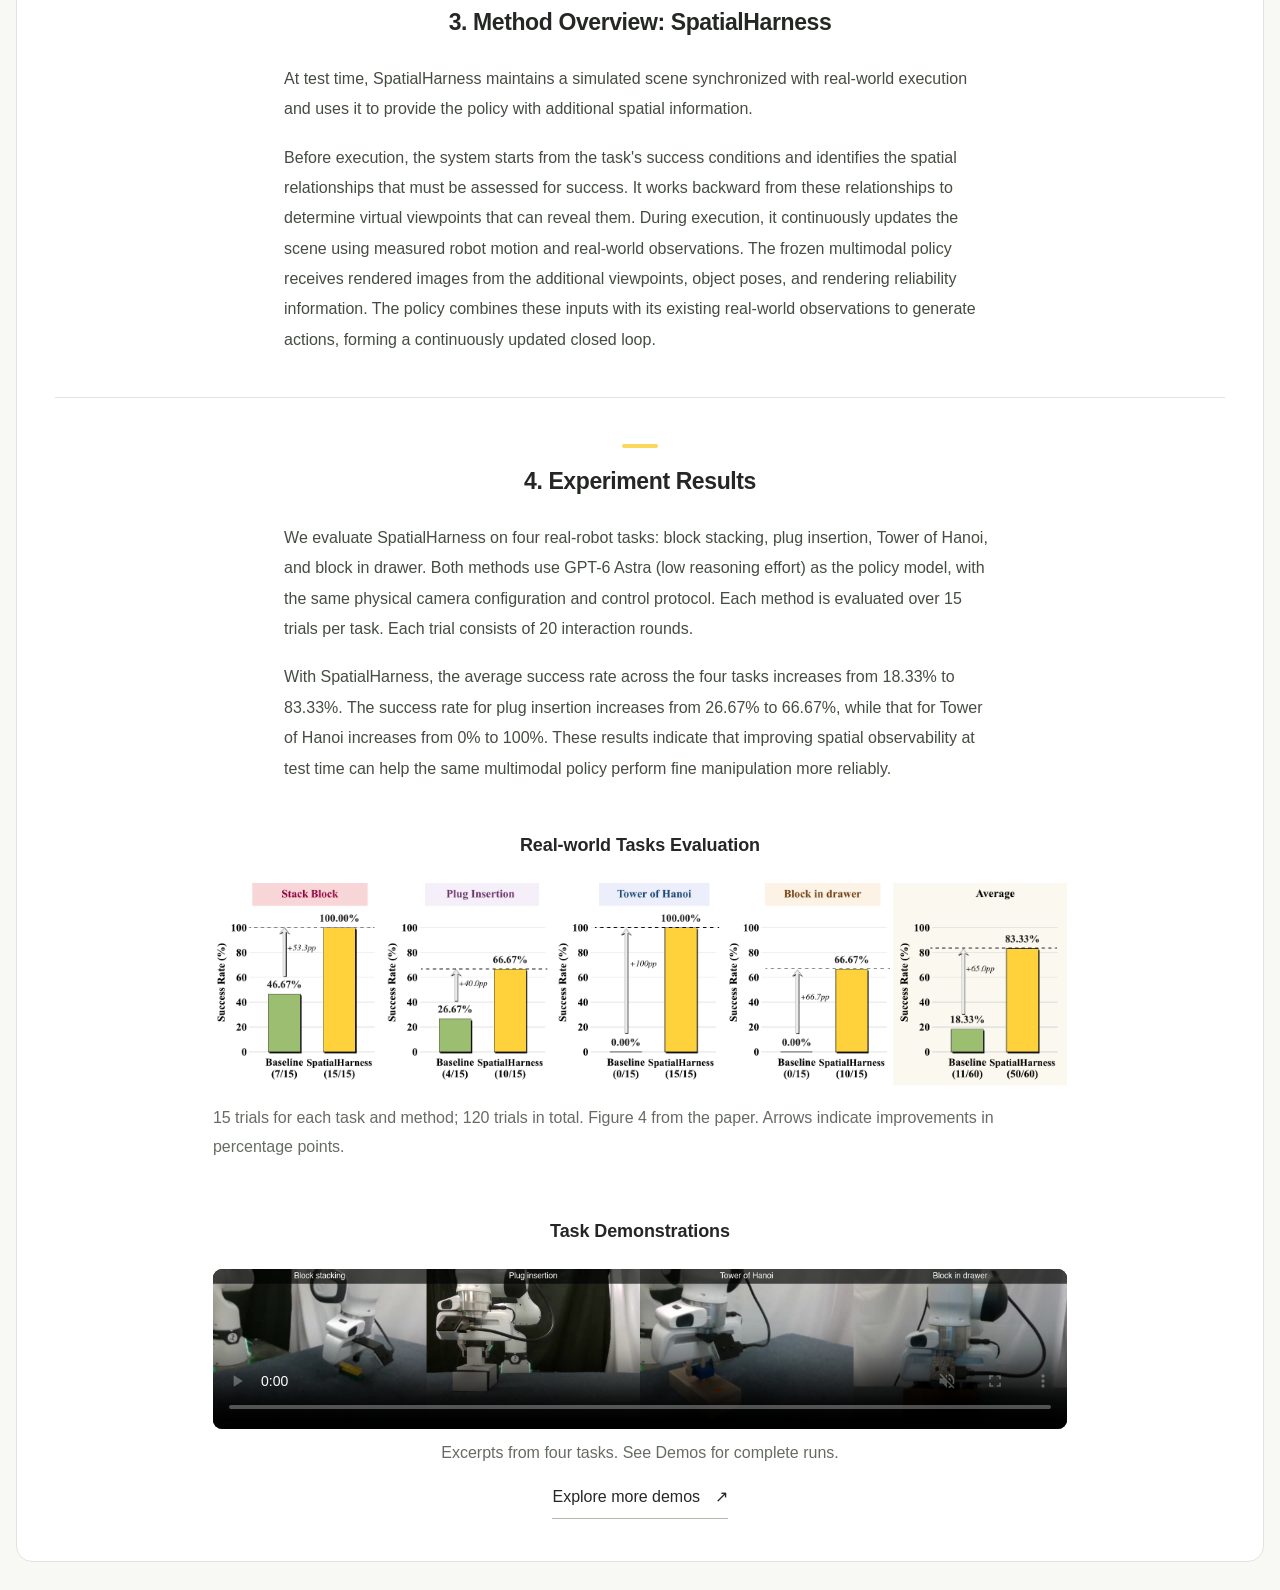
==== commit 1e2c5790: "Remove author link underlines" ====
--- a/docs/index.html
+++ b/docs/index.html
@@ -7,7 +7,7 @@
   <meta name="theme-color" content="#f9d85b">
   <title>SpatialHarness · Test-Time Spatial Scaffolding</title>
   <link rel="icon" href="assets/spatialharness-logo.png" type="image/png">
-  <link rel="stylesheet" href="styles.css?v=1f308c5743f0">
+  <link rel="stylesheet" href="styles.css?v=70874e660526">
   <script defer src="data.js?v=8b101c16ce53"></script>
   <script defer src="app.js?v=fb02defa3915"></script>
 </head>
--- a/docs/styles.css
+++ b/docs/styles.css
@@ -8,8 +8,7 @@
 @media(max-width:900px){.header-tools{gap:14px}.header-note{display:none}}
 @media(max-width:620px){.site-header{gap:6px 24px}.header-tools{gap:0}.overview-caption{font-size:14px}.task-nav button{font-size:14px;padding:9px 5px}.task-heading>span{padding-top:0}.task-heading h2{font-size:16px}}
 
-.authors a{text-decoration-line:underline;text-decoration-color:#b8b8b8;text-decoration-thickness:1px;text-underline-offset:4px}
-.authors a:hover,.authors a:focus-visible{text-decoration-color:#888}
+.authors a{text-decoration:none}
 .resource-links{flex-wrap:wrap}
 .resource{white-space:nowrap}
 .resource-icon{display:block;flex:none;width:24px;height:24px;object-fit:contain}
